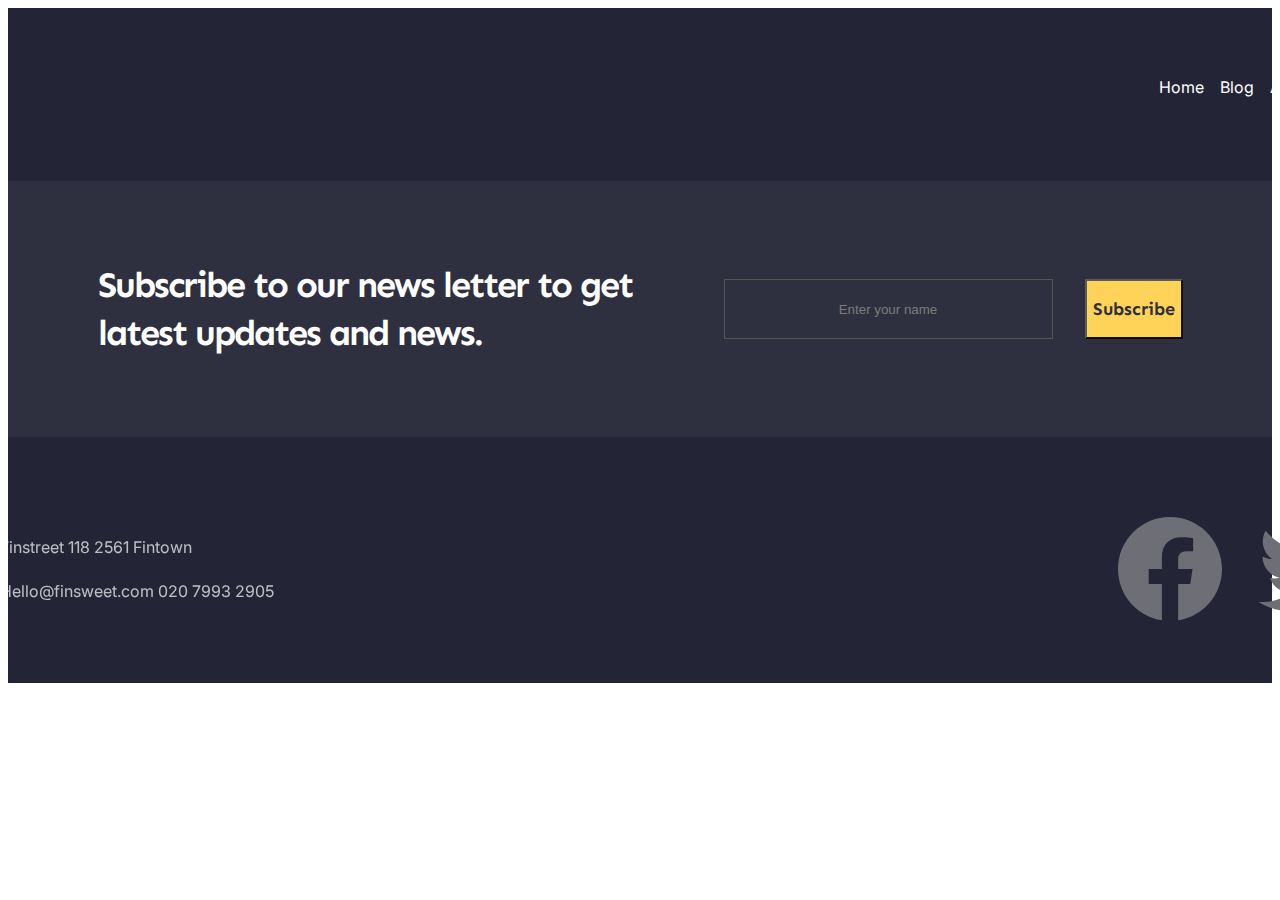
==== index.html @ 53d2eeb2 "ajout du footer" ====
<!DOCTYPE html>
<html lang="en">
<head>
    <meta charset="UTF-8">
    <meta name="viewport" content="width=device-width, initial-scale=1.0">
    <title>Maquette-figma</title>
    <link rel="stylesheet" href="style.css">
</head>
<body>
 
    
    <footer>
        <div class="footer1">
            <img src="img/Logo.svg" alt="logo">
            <div class="nav">
                <a href="#">Home</a>
                <a href="#">Blog</a>
                <a href="#">About us</a>
                <a href="#">Contact us</a>
                <a href="#">Privacy Policy</a>
            </div>
        </div>
        <div class="cta-bg">
            <div class="discraber">
                Subscribe to our news letter to get latest updates and news.  
            </div>
            <div class="newsletter">
                <input type="text" placeholder="Enter your name">
                <button>Subscribe</button>
            </div>
        </div>
        <div class="footer2">
            <div class="txt-footer2">
                <p class="para1" >Finstreet 118 2561 Fintown</p>
                <p class="para2">Hello@finsweet.com  020 7993 2905</p>
            </div>
            <div class="social-media">
                <img src="img/facebook-footer.svg" alt="logo facebook">
                <img src="img/twitter-footer.svg" alt="logo twitter">
                <img src="img/insta-footer.svg" alt="logo instagram">
                <img src="img/linkedin-footer.svg" alt="linkedin">
            </div>
        </div>
        </footer>
</body>
</html>
---- style.css ----
@import url('https://fonts.googleapis.com/css2?family=Inter:wght@400;700&display=swap');

@import url('https://fonts.googleapis.com/css2?family=Sen:wght@400;700&display=swap');


footer {
    display: flex;
flex-direction: column;
height: 35rem;
padding: 3.6875rem 5rem 3.5rem 5rem;
justify-content: center;
align-items: center;
flex-shrink: 0;
background: var(--Black, #232536);
gap: 5rem;
}
.footer1 {
    display: flex;
    gap: 75rem;
}
.footer1 img {
    width: 8.75rem;
height: 1.77213rem;
flex-shrink: 0;
}
.nav {
    display: flex;
    gap: 1rem;
}
.nav a {
    display: flex;
    color: #FFF;

    /* Body 1 */
    font-family: Inter;
    font-size: 1rem;
    font-style: normal;
    font-weight: 400;
    line-height: 1.75rem; /* 175% */
height: 1.72838rem;
flex-direction: column;
justify-content: center;
flex-shrink: 0;
text-decoration: none;
}
.cta-bg {
    position: relative;
    width: 80rem;
    height: 16rem;
    flex-shrink: 0;
    display: flex;
    justify-content: center;
    align-items: center;
    gap: 4rem;
}
.cta-bg::before {
    content: '';
    position: absolute;
    top: 0;
    left: 0;
    width: 100%;
    height: 100%;
    opacity: 0.05;
    background: #FFF;
}

.cta-bg .discraber {
    width: 35.125rem;
    color: #FFFFFF;
    font-family: 'Sen', sans-serif;
    font-size: 2.25rem;
    font-style: normal;
    font-weight: 700;
    line-height: 3rem;
    letter-spacing: -0.125rem;
    opacity: 1;
}
.newsletter {
    display: flex;
    gap: 2rem;
}
.newsletter input{
    width: 20.1875rem;
height: 3.5rem;
flex-shrink: 0;
border: 1px solid var(--Dark-Grey, #4C4C4C);
background: #232536;
text-align: center;
}
button {
background: var(--Yellow, #FFD050);
color: var(--Black, #232536);
font-family: Sen;
font-size: 1.125rem;
font-style: normal;
font-weight: 700;
line-height: 1.5rem; /* 133.333% */
}
.footer2 {
    width: 80rem;
    display: flex;
    justify-content: space-between;
}

.footer2 .txt-footer2 .para1{
    width: 22.5625rem;
    color: var(--Light, #FFF);

/* Body 1 */
font-family: Inter;
font-size: 1rem;
font-style: normal;
font-weight: 400;
line-height: 1.75rem; /* 175% */
opacity: 0.7;
}
.footer2 .txt-footer2 .para2 {
    width: 22.5625rem;
    color: var(--Light, #FFF);

/* Body 1 */
font-family: Inter;
font-size: 1rem;
font-style: normal;
font-weight: 400;
line-height: 1.75rem; /* 175% */
opacity: 0.7;
}
.social-media {
    display: flex;
    gap: 2rem;
}
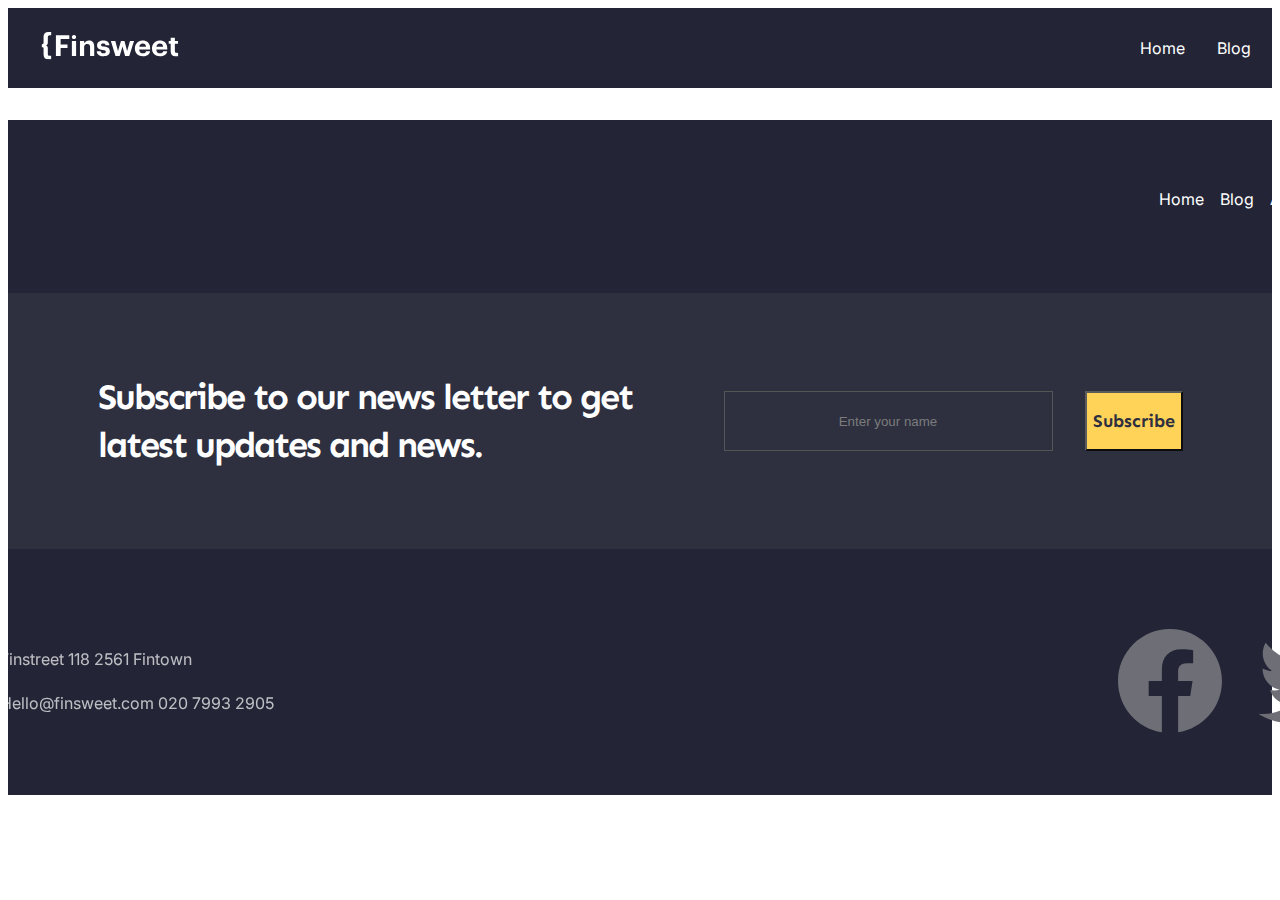
==== commit 36d86f0d: "ajout du header" ====
--- a/index.html
+++ b/index.html
@@ -8,6 +8,16 @@
 </head>
 <body>
  
+    <header class="header">
+        <img src="img/Logo.svg" alt="logo">
+        <nav class="navbar">
+            <a href="#">Home</a>
+            <a href="#">Blog</a>
+            <a href="#">About us</a>
+            <a href="#">Contact us</a> 
+        </nav>
+        <button>Subscribe</button>
+    </header>
     
     <footer>
         <div class="footer1">
--- a/style.css
+++ b/style.css
@@ -2,8 +2,61 @@
 
 @import url('https://fonts.googleapis.com/css2?family=Sen:wght@400;700&display=swap');
 
+/*Header */
+header {
+height: 5rem;
+flex-shrink: 0;
+background: var(--Black, #232536);
+display: flex;
+justify-content: space-between;
 
+}
+header img {
+    width: 8.75rem;
+height: 1.77213rem;
+flex-shrink: 0;
+margin-top: 1.5rem;
+margin-left: 2rem;
+}
+.navbar {
+    display: flex;
+    gap: 2rem;
+    justify-content: center;
+    align-items: center;
+    margin-left: 60rem;
+}
+.navbar a {
+    text-decoration: none;
+    color: var(--Light, #FFF);
+
+/* Body 1 */
+font-family: Inter;
+font-size: 1rem;
+font-style: normal;
+font-weight: 400;
+line-height: 1.75rem; /* 175% */
+}
+
+header button {
+    display: flex;
+align-items: center;
+justify-content: center;
+background: var(--Light, #FFF);
+color: var(--Black, #232536);
+font-family: Sen;
+font-size: 1.125rem;
+font-style: normal;
+font-weight: 700;
+line-height: 1.5rem; /* 133.333% */
+margin-top: 1rem;
+margin-bottom: 1rem;
+margin-right: 4rem;
+width: 11.875rem;
+}
+
+/* Footer */
 footer {
+margin-top: 2rem;
     display: flex;
 flex-direction: column;
 height: 35rem;
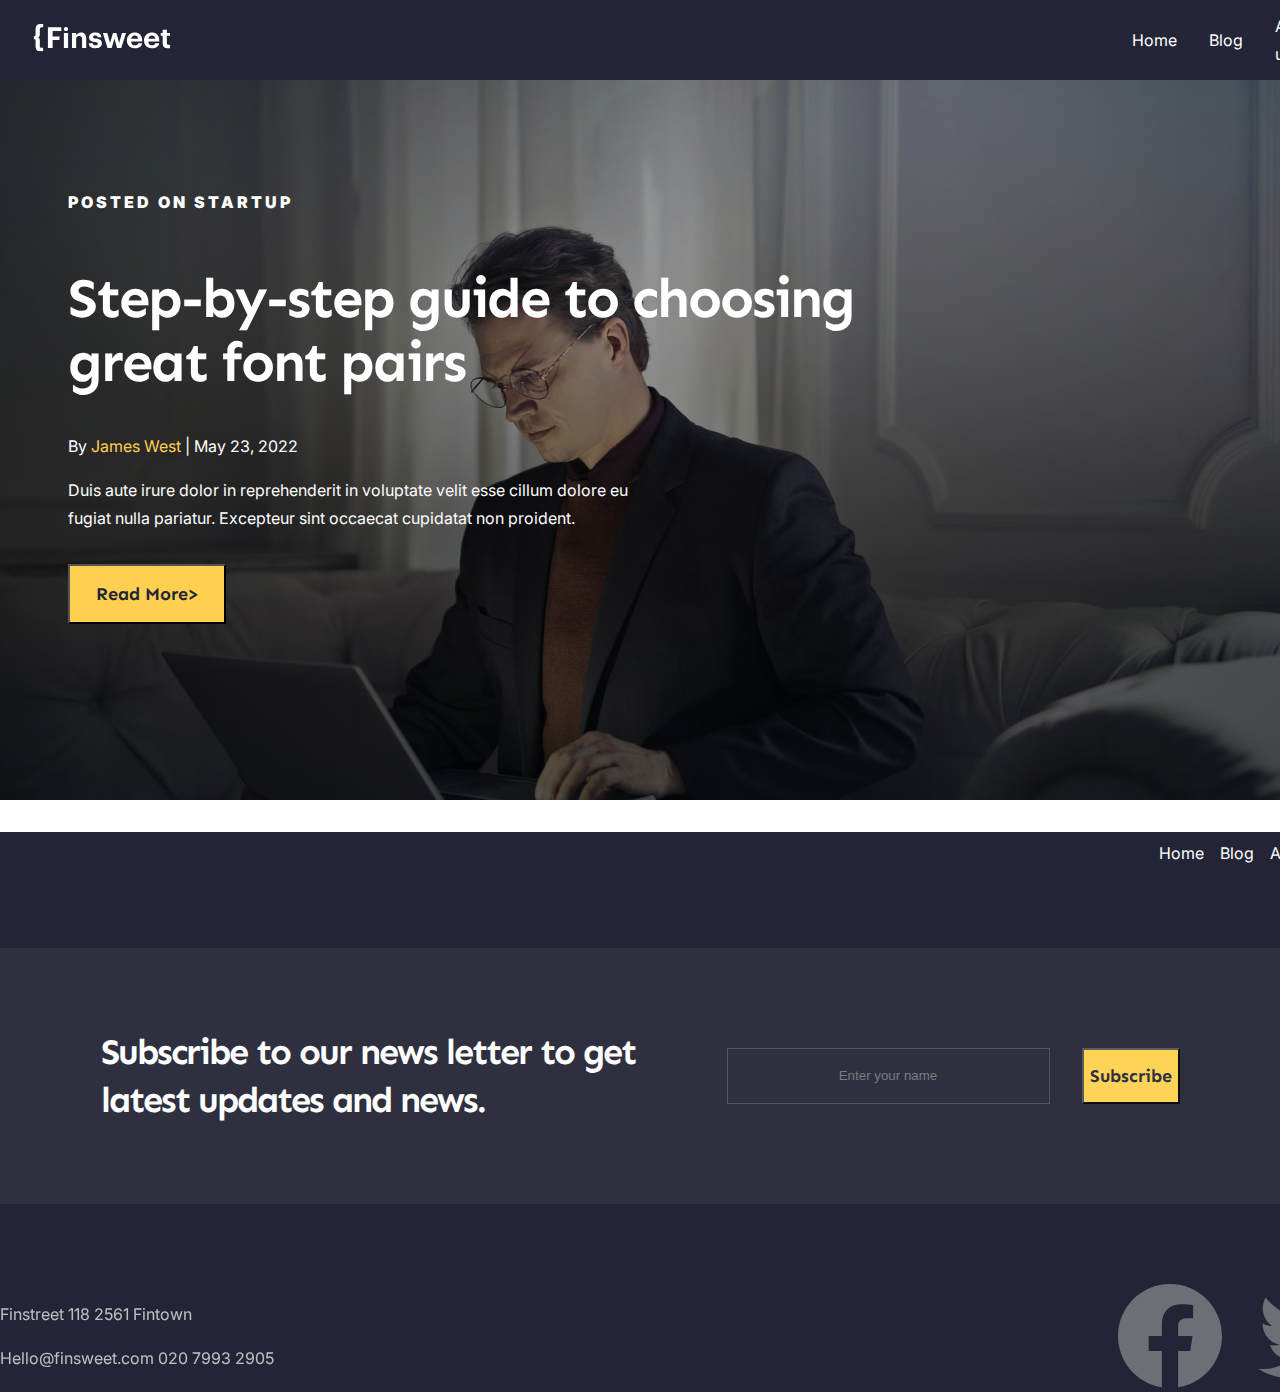
==== commit 07bd1c65: "ajout de la bannière de la page home" ====
--- a/index.html
+++ b/index.html
@@ -18,7 +18,20 @@
         </nav>
         <button>Subscribe</button>
     </header>
-    
+    <section class="banniere">
+     <div class="text-banniere">
+        <p class="posted">Posted on startup</p>
+        <h1 class="title-banniere">Step-by-step guide to choosing great font pairs</h1>
+        <div class="dateAuteur">
+            By <span class="james">James West</span>  |  May 23, 2022 
+        </div>
+        <p class="content">Duis aute irure dolor in reprehenderit in voluptate velit esse cillum dolore eu fugiat nulla pariatur. Excepteur sint occaecat cupidatat non proident.</p>
+        <button>Read More></button>
+     </div>    
+    </section>
+    <section class="allWhite">
+        
+    </section>
     <footer>
         <div class="footer1">
             <img src="img/Logo.svg" alt="logo">
--- a/style.css
+++ b/style.css
@@ -1,6 +1,15 @@
 @import url('https://fonts.googleapis.com/css2?family=Inter:wght@400;700&display=swap');
 
 @import url('https://fonts.googleapis.com/css2?family=Sen:wght@400;700&display=swap');
+
+*, ::before, ::after {
+    box-sizing: border-box;
+}
+
+body {
+    margin: 0;
+    padding: 0;
+}
 
 /*Header */
 header {
@@ -182,4 +191,125 @@
 .social-media {
     display: flex;
     gap: 2rem;
+}
+
+/* Banniere */
+.banniere {
+width: 100%;    
+height: 45rem;
+flex-shrink: 0;
+background: url(img/man-in-black.png), lightgray 0px -165.965px / 100% 146.373% no-repeat;
+background-size: cover;
+background-repeat: no-repeat;
+background-position: center; 
+position: relative;
+}
+.banniere::before {
+    content: '';
+    display: block;
+    position: absolute;
+    top: 0;
+    right: 0;
+    bottom: 0;
+    left: 0;
+    background: radial-gradient(80.99% 71.93% at 74.58% 0%, rgba(0, 0, 0, 0.00) 0%, rgba(0, 0, 0, 0.60) 100%);
+  }
+
+.text-banniere {
+    display: flex;
+    flex-direction: column;
+    width: 51.3125rem;
+    height: 26.5rem;
+    flex-shrink: 0;
+    position: relative;
+    top: 7.25rem;
+    left: 4.25rem;
+    right: 34.44rem;
+    bottom: 11.25rem;
+    justify-content: center;
+    align-items: start;
+}
+.posted {
+    color: var(--Light, #FFF);
+font-family: Inter;
+font-size: 1rem;
+font-style: normal;
+font-weight: 500;
+line-height: 1.25rem; /* 125% */
+letter-spacing: 0.1875rem;
+text-transform: uppercase;
+color: var(--Light, #FFF);
+font-family: Inter;
+font-size: 1rem;
+font-style: normal;
+font-weight: 900;
+line-height: 1.25rem;
+letter-spacing: 0.1875rem;
+text-transform: uppercase;
+}
+.title-banniere {
+    width: 50.1875rem;
+    color: var(--Light, #FFF);
+
+/* Display */
+font-family: Sen;
+font-size: 3.5rem;
+font-style: normal;
+font-weight: 700;
+line-height: 4rem; /* 114.286% */
+letter-spacing: -0.125rem;
+}
+.dateAuteur {
+    color: var(--Light, #FFF);
+
+/* Body 1 */
+font-family: Inter;
+font-size: 1rem;
+font-style: normal;
+font-weight: 400;
+line-height: 1.75rem; /* 175% */
+}
+.james {
+    color: var(--Yellow, #FFD050);
+
+/* Body 1 */
+font-family: Inter;
+font-size: 1rem;
+font-style: normal;
+font-weight: 400;
+line-height: 1.75rem;
+}
+.content {
+    color: var(--Light, #FFF);
+
+/* Body 1 */
+font-family: Inter;
+font-size: 1rem;
+font-style: normal;
+font-weight: 400;
+line-height: 1.75rem; /* 175% */
+width: 37.4375rem;
+}
+.text-banniere button {
+    display: flex;
+align-items: center;
+justify-content: center;
+background: var(--Yellow, #FFD050);
+color: var(--Black, #232536);
+font-family: Sen;
+font-size: 1.125rem;
+font-style: normal;
+font-weight: 700;
+line-height: 1.5rem; /* 133.333% */
+margin-top: 1rem;
+margin-bottom: 1rem;
+margin-right: 4rem;
+width: 9.875rem;
+padding-top: 1rem;
+padding-bottom: 1rem;
+}
+
+/* Section featured Post*/
+.allWhite {
+    background: var(--Light, #FFF);
 }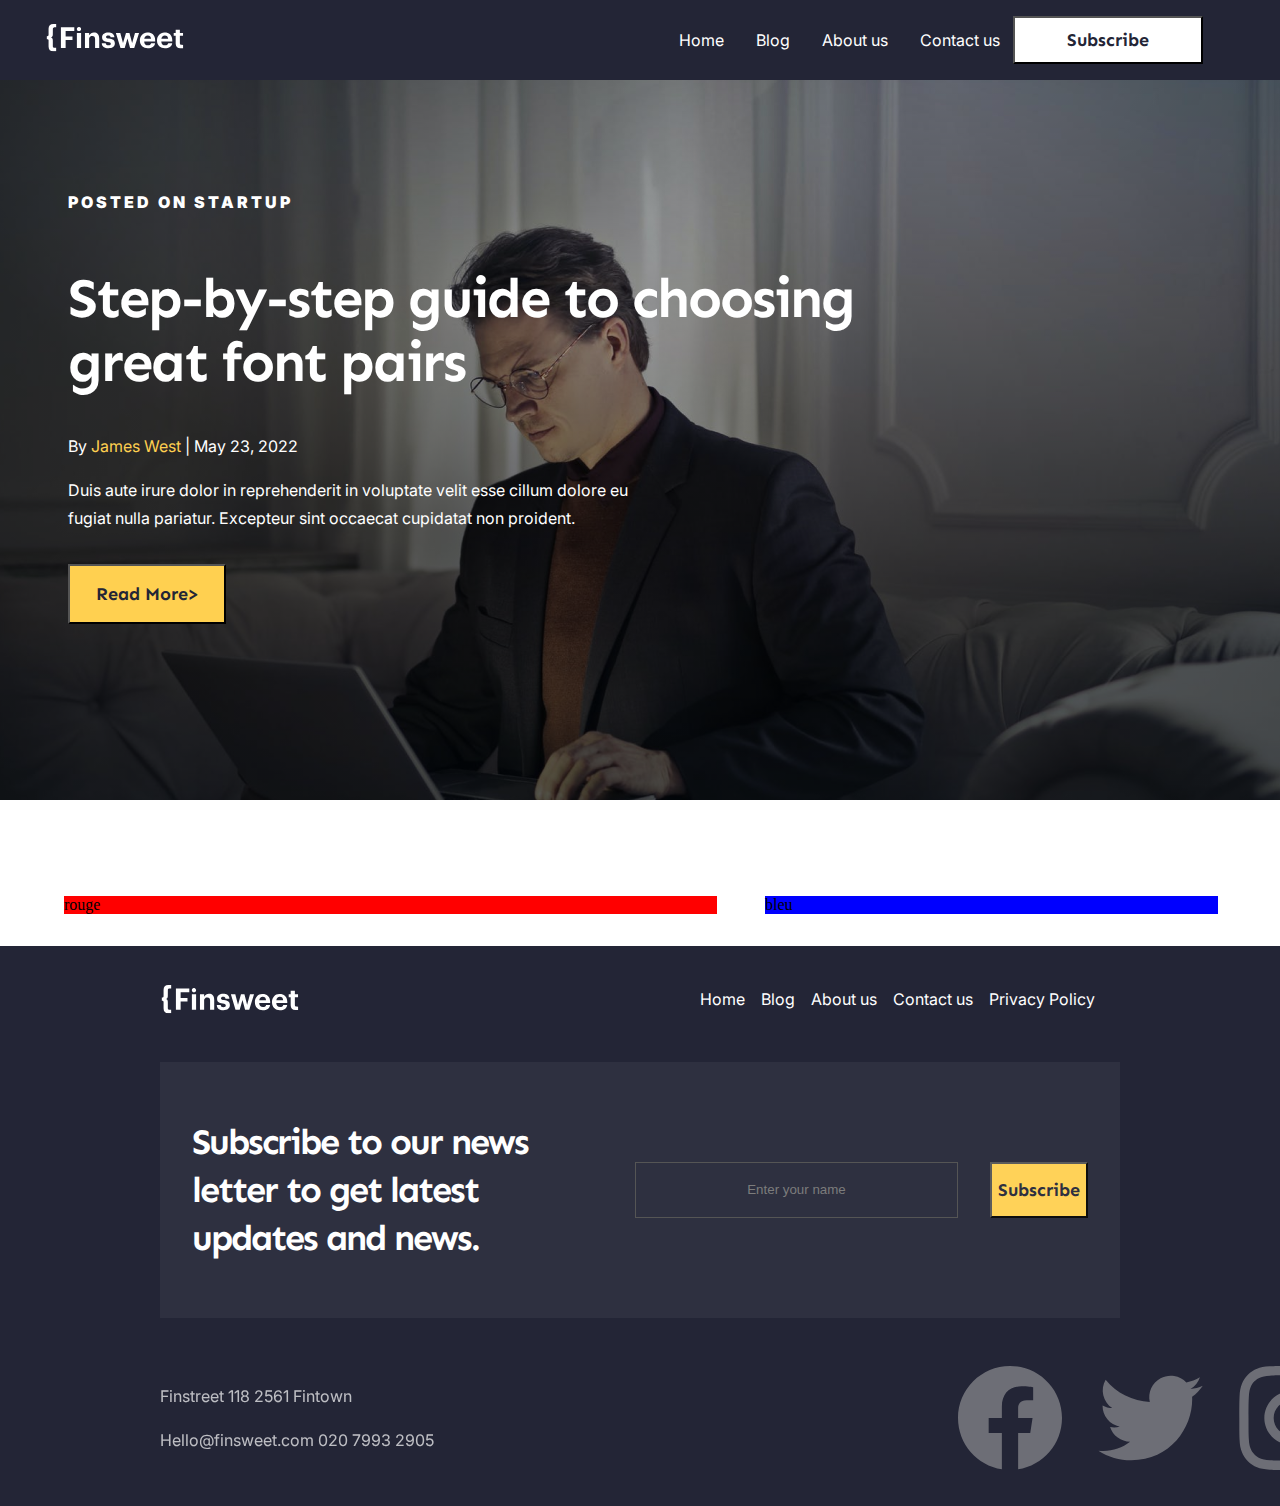
==== commit fb554e7c: "ajuster le header et le footer" ====
--- a/index.html
+++ b/index.html
@@ -30,7 +30,11 @@
      </div>    
     </section>
     <section class="allWhite">
+       <div class="featuredPost">
+        <div class="rouge">rouge</div>
+        <div class="blue">bleu</div>
         
+       </div> 
     </section>
     <footer>
         <div class="footer1">
--- a/style.css
+++ b/style.css
@@ -17,7 +17,7 @@
 flex-shrink: 0;
 background: var(--Black, #232536);
 display: flex;
-justify-content: space-between;
+justify-content: space-evenly;
 
 }
 header img {
@@ -32,7 +32,7 @@
     gap: 2rem;
     justify-content: center;
     align-items: center;
-    margin-left: 60rem;
+    margin-left: 30rem;
 }
 .navbar a {
     text-decoration: none;
@@ -74,11 +74,12 @@
 align-items: center;
 flex-shrink: 0;
 background: var(--Black, #232536);
-gap: 5rem;
+gap: 3rem;
 }
 .footer1 {
     display: flex;
-    gap: 75rem;
+    gap: 25rem;
+    width: 60rem;
 }
 .footer1 img {
     width: 8.75rem;
@@ -107,13 +108,14 @@
 }
 .cta-bg {
     position: relative;
-    width: 80rem;
+    width: 60rem;
     height: 16rem;
     flex-shrink: 0;
     display: flex;
     justify-content: center;
     align-items: center;
     gap: 4rem;
+    padding: 2rem;
 }
 .cta-bg::before {
     content: '';
@@ -159,7 +161,7 @@
 line-height: 1.5rem; /* 133.333% */
 }
 .footer2 {
-    width: 80rem;
+    width: 60rem;
     display: flex;
     justify-content: space-between;
 }
@@ -312,4 +314,19 @@
 /* Section featured Post*/
 .allWhite {
     background: var(--Light, #FFF);
+}
+
+.featuredPost {
+    display: grid;
+    grid-template-columns: 40.8125rem 28.3125rem;
+    gap: 3rem;
+    width: 90%;
+    margin: 0 auto;
+    margin-top: 6rem;
+}
+.rouge {
+    background: red;
+}
+.blue {
+    background: blue;
 }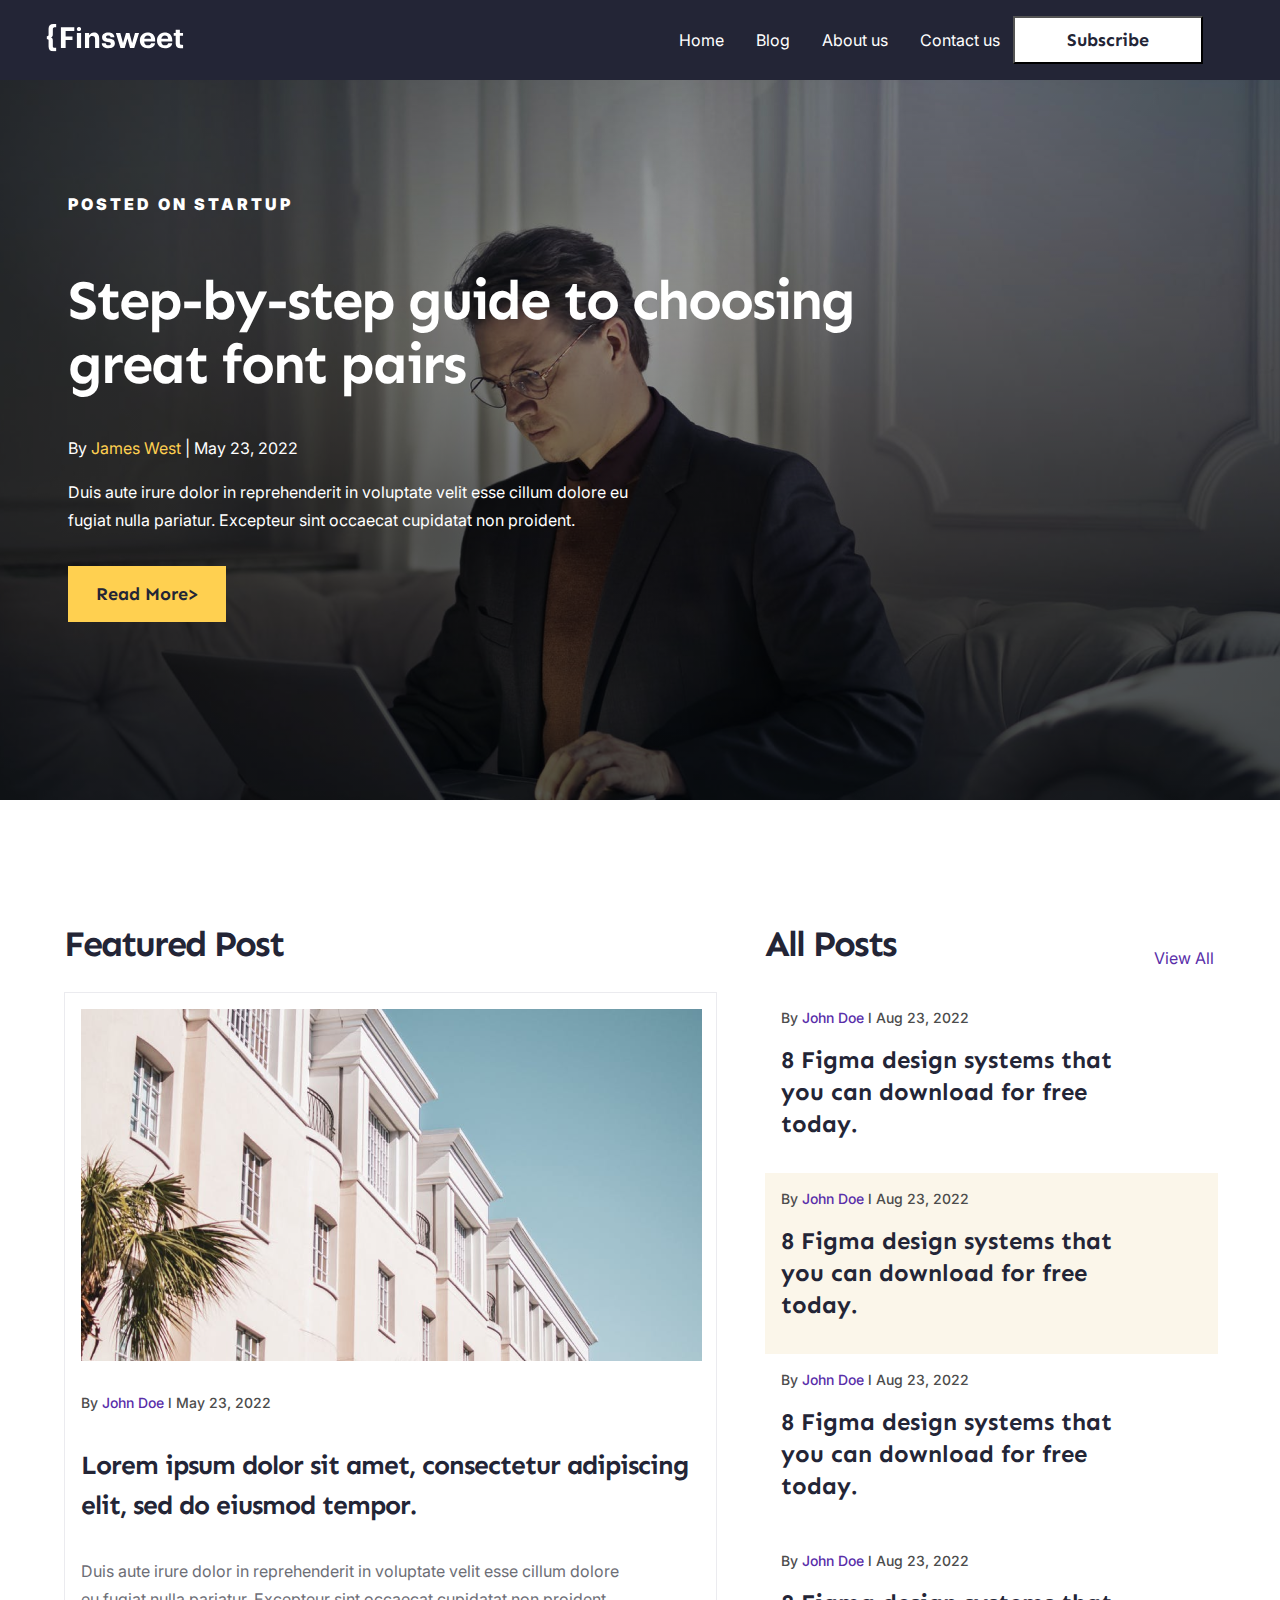
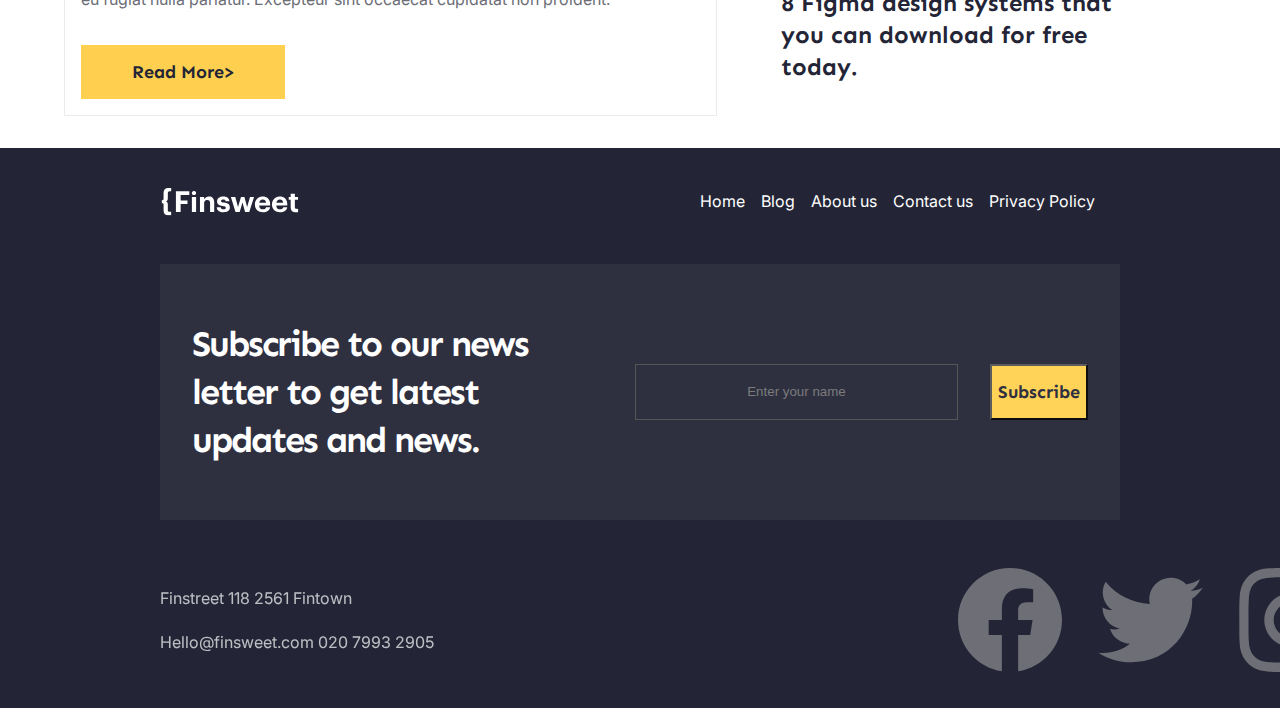
==== commit 29048f1a: "ajout de la section featuredPost" ====
--- a/index.html
+++ b/index.html
@@ -26,16 +26,50 @@
             By <span class="james">James West</span>  |  May 23, 2022 
         </div>
         <p class="content">Duis aute irure dolor in reprehenderit in voluptate velit esse cillum dolore eu fugiat nulla pariatur. Excepteur sint occaecat cupidatat non proident.</p>
-        <button>Read More></button>
+        <button class="bouton-banniere">Read More></button>
      </div>    
     </section>
     <section class="allWhite">
        <div class="featuredPost">
-        <div class="rouge">rouge</div>
-        <div class="blue">bleu</div>
-        
+        <div class="post">
+            <h1 class="title-post">Featured Post</h1>
+            <div class="bordure-post">
+              <div class="image-post"></div>  
+              <div class="date-auteur-post">By <span class="john">John Doe</span>   l   May 23, 2022</div>
+              <div class="title-post-2">
+                Lorem ipsum dolor sit amet, consectetur adipiscing elit, sed do eiusmod tempor.
+              </div>
+              <div class="content-post">
+                Duis aute irure dolor in reprehenderit in voluptate velit esse cillum dolore eu fugiat nulla pariatur. Excepteur sint occaecat cupidatat non proident.
+              </div>
+              <button class="bouton-post">Read More></button>
+            </div>
+        </div>
+        <div class="allPost">
+            <h1 class="title-allPost">All Posts</h1>
+            <div class="bloc1">
+                <div class="date-auteur-post">By <span class="john">John Doe</span>   l   Aug 23, 2022</div> 
+                <h1 class="title-allPost2">8 Figma design systems that you can download for free today.</h1>
+            </div>
+            <div class="bloc1 bloc-bg">
+                <div class="date-auteur-post">By <span class="john">John Doe</span>   l   Aug 23, 2022</div> 
+                <h1 class="title-allPost2">8 Figma design systems that you can download for free today.</h1>
+            </div>
+            <div class="bloc1">
+                <div class="date-auteur-post">By <span class="john">John Doe</span>   l   Aug 23, 2022</div> 
+                <h1 class="title-allPost2">8 Figma design systems that you can download for free today.</h1>
+            </div>
+            <div class="bloc1">
+                <div class="date-auteur-post">By <span class="john">John Doe</span>   l   Aug 23, 2022</div> 
+                <h1 class="title-allPost2">8 Figma design systems that you can download for free today.</h1>
+            </div>
+        </div>
+        <div class="view">View All</div>
+    
        </div> 
     </section>
+
+
     <footer>
         <div class="footer1">
             <img src="img/Logo.svg" alt="logo">
--- a/style.css
+++ b/style.css
@@ -310,6 +310,11 @@
 padding-top: 1rem;
 padding-bottom: 1rem;
 }
+.bouton-banniere {
+    width: 12.76rem;
+    height: 3.5rem;
+    border: #FFD050 solid 1px;
+}
 
 /* Section featured Post*/
 .allWhite {
@@ -318,15 +323,140 @@
 
 .featuredPost {
     display: grid;
-    grid-template-columns: 40.8125rem 28.3125rem;
+    grid-template-columns: 40.8125rem 28.3125rem 3.75rem;
     gap: 3rem;
     width: 90%;
     margin: 0 auto;
     margin-top: 6rem;
 }
-.rouge {
-    background: red;
-}
-.blue {
-    background: blue;
-}+.post {
+    display: flex;
+    flex-direction: column;
+}
+.title-post {
+    color: var(--Black, #232536);
+
+/* Heading H2 */
+font-family: Sen;
+font-size: 2.25rem;
+font-style: normal;
+font-weight: 700;
+line-height: 3rem; /* 133.333% */
+letter-spacing: -0.125rem;
+}
+.bordure-post {
+    width: 40.8125rem;
+height: 45.25rem;
+flex-shrink: 0;
+padding: 1rem;
+display: flex;
+flex-direction: column;
+gap: 2rem;
+border: 1px solid var(--Medium-grey, #ebebef);
+}
+
+.image-post {
+    width: 38.8125rem;
+height: 22rem;
+flex-shrink: 0;
+background: url(img/paysage.png), lightgray 50% / cover no-repeat;
+}
+.date-auteur-post {
+    color: var(--Dark-Grey, #4C4C4C);
+
+/* Label 01 */
+font-family: Inter;
+font-size: 0.875rem;
+font-style: normal;
+font-weight: 500;
+line-height: 1.25rem; /* 142.857% */
+}
+.date-auteur-post .john {
+    color: var(--Purple, #592EA9);
+
+/* Label 01 */
+font-family: Inter;
+font-size: 0.875rem;
+font-style: normal;
+font-weight: 500;
+line-height: 1.25rem;
+}
+
+.title-post-2 {
+    color: var(--Black, #232536);
+
+/* Heading H3 */
+font-family: Sen;
+font-size: 1.65rem;
+font-style: normal;
+font-weight: 700;
+line-height: 2.5rem; /* 142.857% */
+letter-spacing: -0.0625rem;
+width: 39.8125rem;
+}
+.content-post {
+    color: var(--Medium-grey, #6D6E76);
+
+/* Body 1 */
+font-family: Inter;
+font-size: 1rem;
+font-style: normal;
+font-weight: 400;
+line-height: 1.75rem; /* 175% */
+width: 34.4375rem;
+}
+.bouton-post {
+    width: 12.76rem;
+    height: 3.5rem;
+    border: #FFD050 solid 1px;
+    padding: 0.5rem;
+}
+
+
+.title-allPost {
+    color: var(--Black, #232536);
+
+/* Heading H2 */
+font-family: Sen;
+font-size: 2.25rem;
+font-style: normal;
+font-weight: 700;
+line-height: 3rem; /* 133.333% */
+letter-spacing: -0.125rem;
+display: flex;
+flex-direction: column;
+}
+.bloc1 {
+    width: 28.3125rem;
+height: 11.3125rem;
+flex-shrink: 0;
+padding: 1rem;
+}
+.title-allPost2 {
+    width: 23.0625rem;
+    color: var(--Black, #232536);
+
+/* Heading H4 */
+font-family: Sen;
+font-size: 1.5rem;
+font-style: normal;
+font-weight: 700;
+line-height: 2rem; /* 133.333% */
+}
+.bloc-bg {
+    background: var(--Light-yellow, #FBF6EA);
+}
+.view {
+    color: var(--Purple, #592EA9);
+
+/* Body 1 */
+font-family: Inter;
+font-size: 1rem;
+font-style: normal;
+font-weight: 400;
+line-height: 1.75rem; /* 175% */
+position: relative;
+right: 7rem;
+top: 3rem;
+}
+
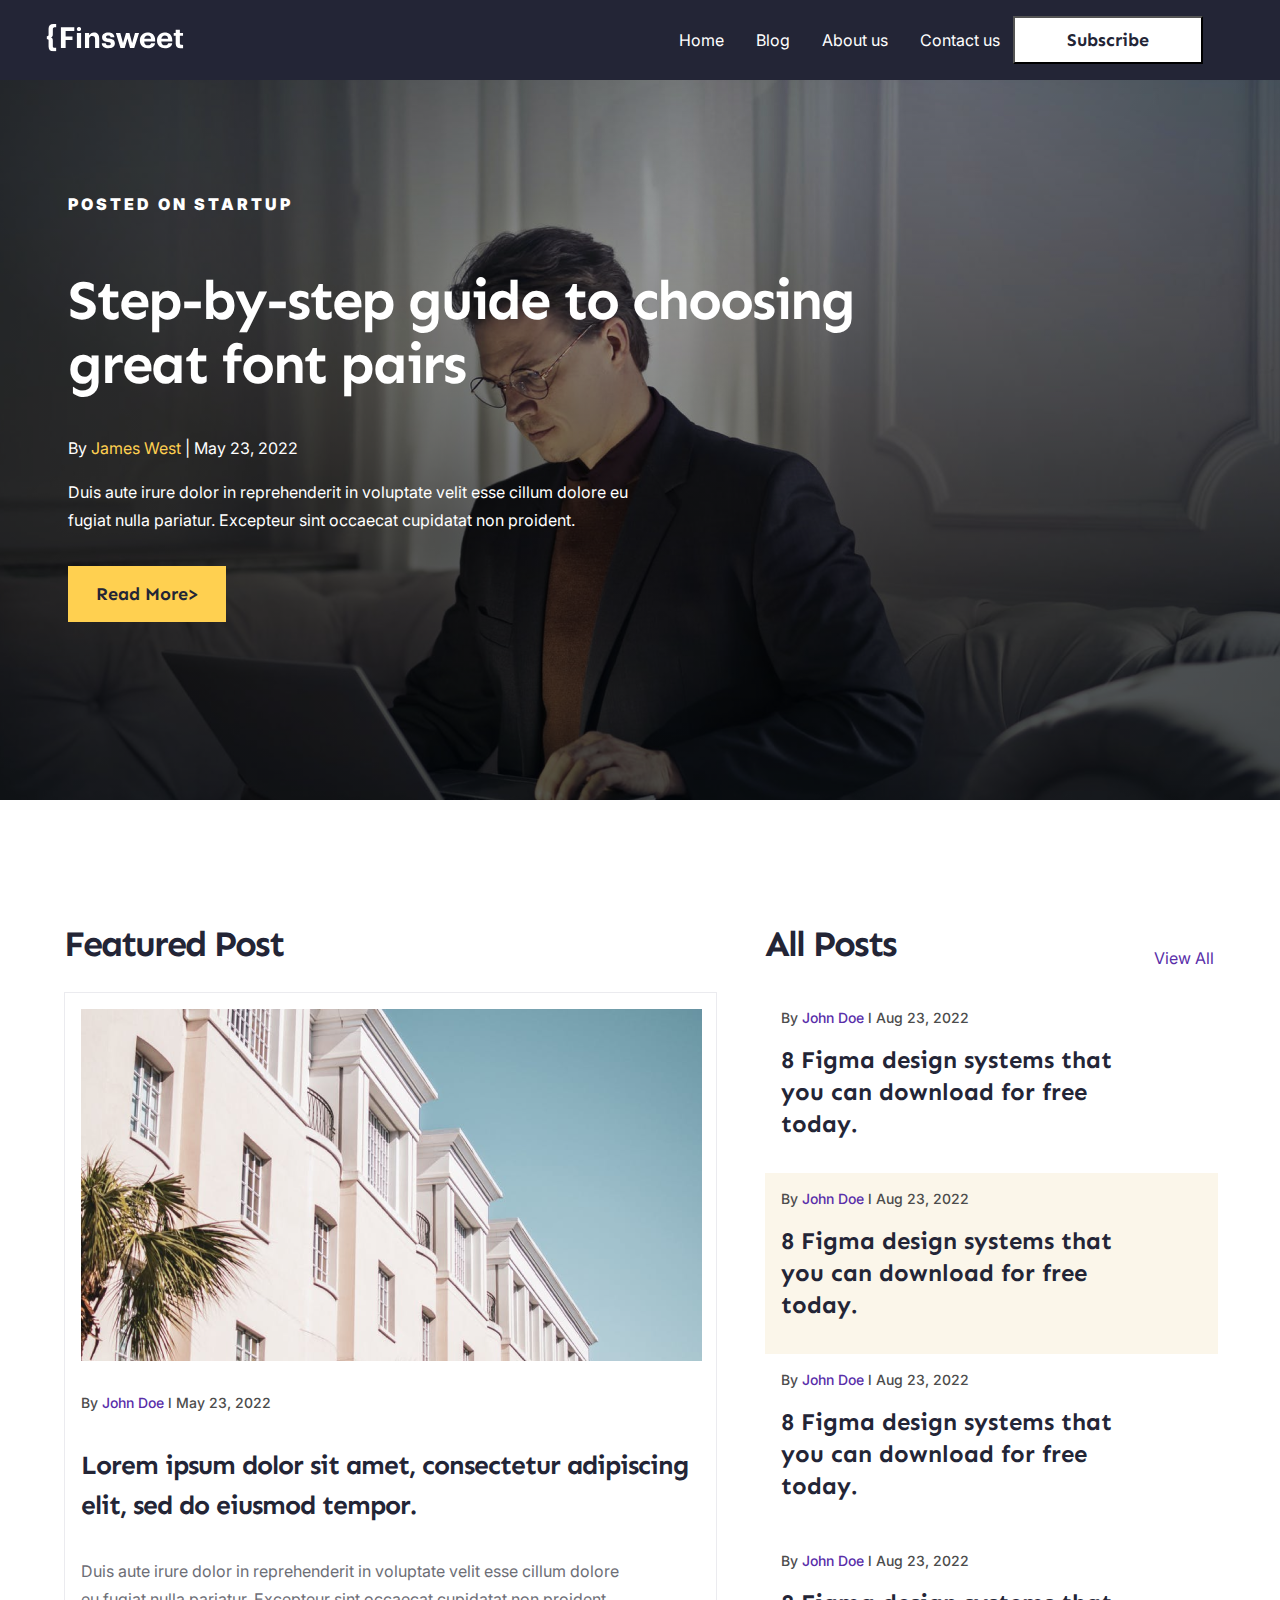
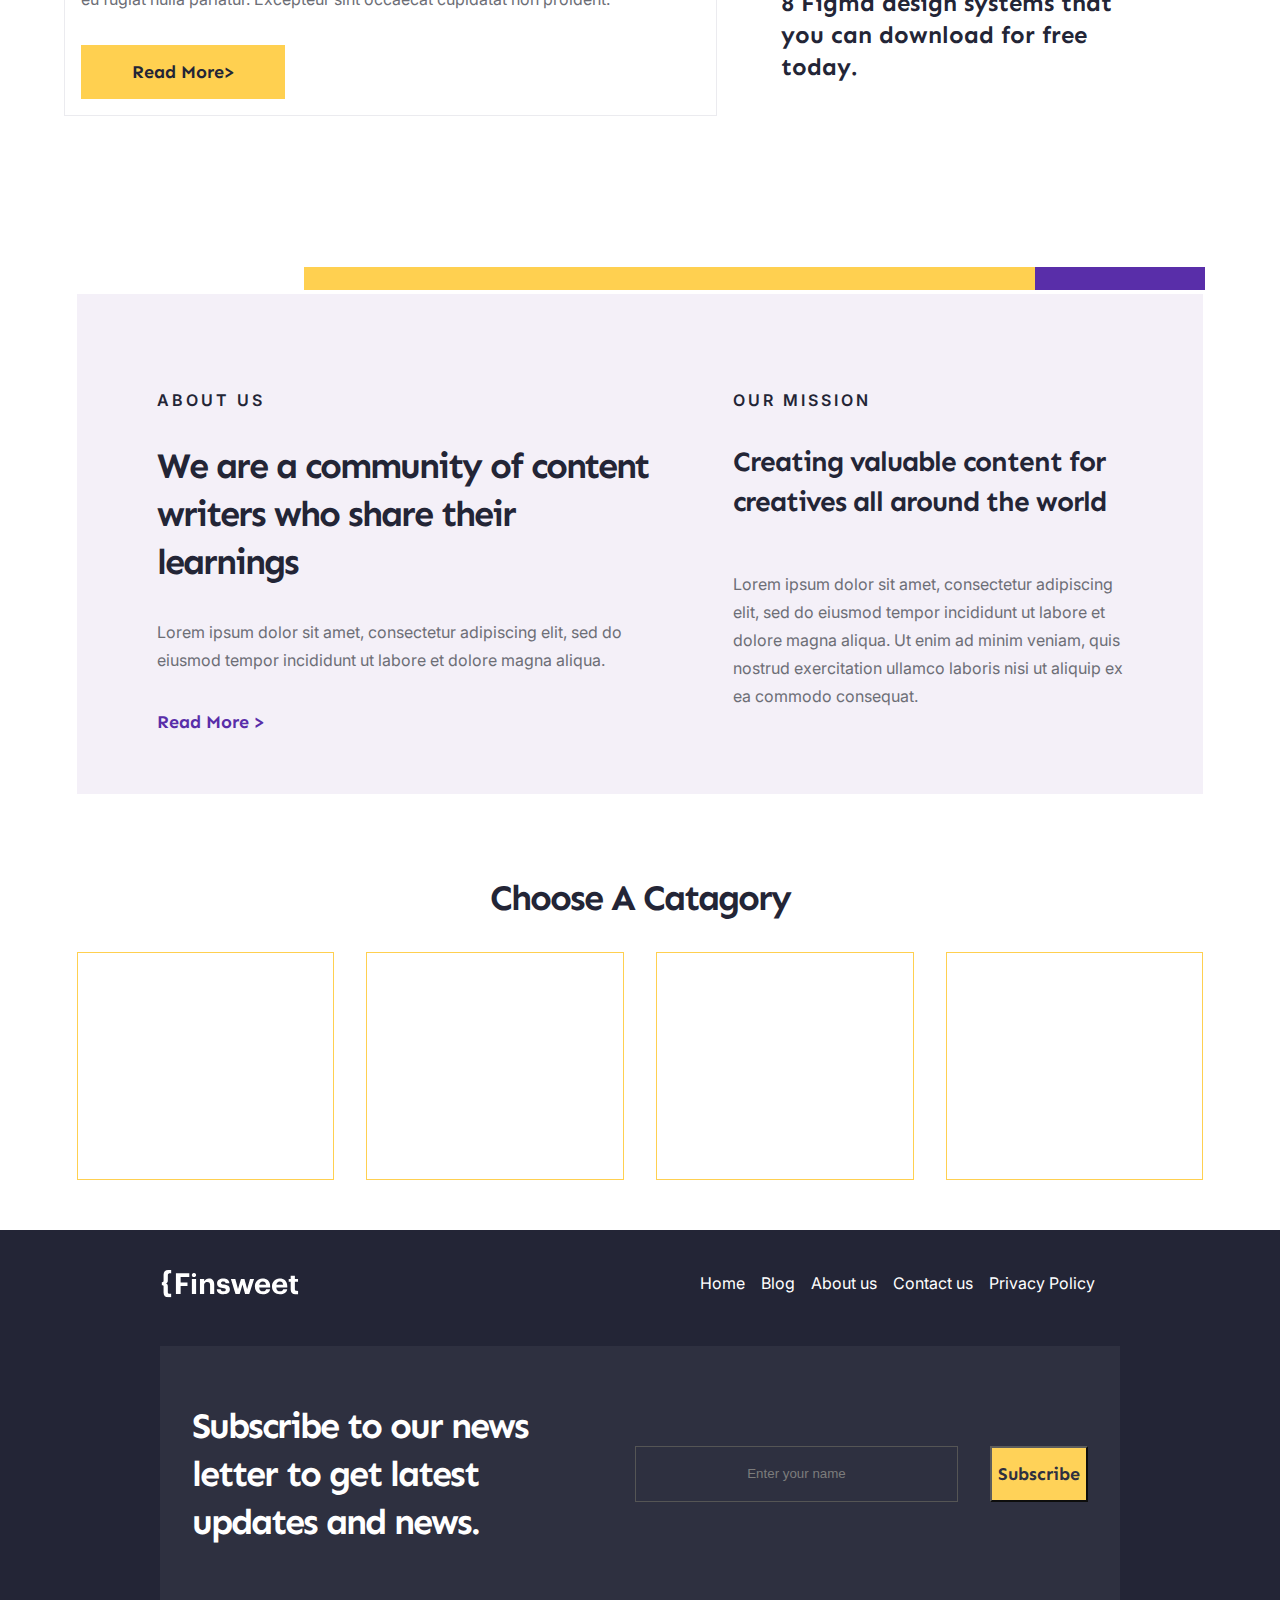
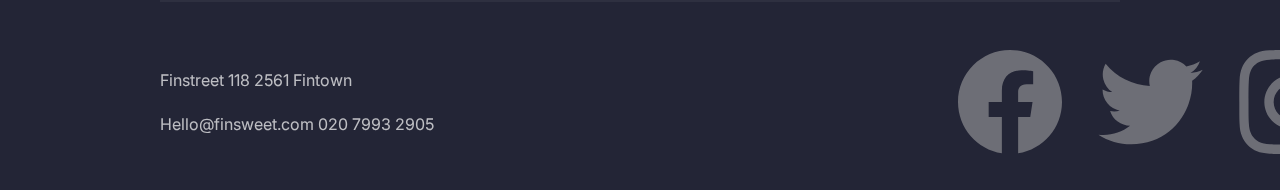
==== commit eee2f140: "ajout de la section catégorie" ====
--- a/index.html
+++ b/index.html
@@ -68,7 +68,36 @@
     
        </div> 
     </section>
-
+    <section class="aboutUs">
+        <div class="deuxLignes">
+            <div class="shapeJaune"></div>
+        <div class="shapeMauve"></div>
+        </div>
+        <div class="blockAboutUs">
+           <div class="bloc_1">
+            <div class="bloc1-title">About us</div>
+            <div class="bloc1-title2">We are a community of content writers who share their learnings</div>
+            <div class="contentAboutUs">
+                Lorem ipsum dolor sit amet, consectetur adipiscing elit, sed do eiusmod tempor incididunt ut labore et dolore magna aliqua.
+            </div>
+            <a href="#" class="blocLink">Read More ></a>
+           </div> 
+           <div class="bloc_2">
+            <div class="bloc2-title">Our mission</div>
+            <div class="bloc2-title2">Creating valuable content for creatives all around the world</div>
+            <p class="contentBloc2">Lorem ipsum dolor sit amet, consectetur adipiscing elit, sed do eiusmod tempor incididunt ut labore et dolore magna aliqua. Ut enim ad minim veniam, quis nostrud exercitation ullamco laboris nisi ut aliquip ex ea commodo consequat.</p>
+           </div>
+        </div>
+    </section>
+    <section class="categoryHome">
+    <h2>Choose A Catagory</h2>
+    <div class="grid-category">
+        <div class="grid grid1"></div>
+        <div class="grid grid2"></div>
+        <div class="grid grid3"></div>
+        <div class="grid grid4"></div>
+    </div>
+    </section>
 
     <footer>
         <div class="footer1">
--- a/style.css
+++ b/style.css
@@ -459,4 +459,157 @@
 right: 7rem;
 top: 3rem;
 }
-
+.aboutUs {
+    margin-top: 9.44rem;
+}
+.deuxLignes {
+    display: inline-flex;
+    margin-left: 19rem;
+}
+.shapeJaune{
+    width: 45.6875rem;
+height: 1.4375rem;
+flex-shrink: 0;
+border: #FFD050 solid 1px;
+background: #FFD050;
+}
+.shapeMauve {
+    width: 10.625rem;
+height: 1.4375rem;
+flex-shrink: 0;
+border: #592EA9 solid 1px;
+background: #592EA9;
+}
+.blockAboutUs {
+    
+height: 31.25rem;
+flex-shrink: 0;
+background: var(--Lavender, #F4F0F8);
+width: 88%;
+margin: 0 auto;
+padding: 6rem 6.75rem 6rem 5rem;
+display: flex;
+gap: 3.81rem;
+}
+.bloc_1, .bloc_2 {
+    display: flex;
+    flex-direction: column;
+    gap: 2rem;
+}
+
+.bloc_1 .bloc1-title {
+    color: var(--Black, #232536);
+
+/* Cap 1 */
+font-family: Inter;
+font-size: 1rem;
+font-style: normal;
+font-weight: 600;
+line-height: 1.25rem; /* 125% */
+letter-spacing: 0.1875rem;
+text-transform: uppercase;
+}
+.bloc_1 .bloc1-title2 {
+    width: 30.875rem;
+    color: var(--Black, #232536);
+
+/* Heading H2 */
+font-family: Sen;
+font-size: 2.25rem;
+font-style: normal;
+font-weight: 700;
+line-height: 3rem; /* 133.333% */
+letter-spacing: -0.125rem;
+}
+.bloc_1 .contentAboutUs {
+    width: 32.1875rem;
+height: 3.5rem;
+flex-shrink: 0;
+color: var(--Medium-grey, #6D6E76);
+
+/* Body 1 */
+font-family: Inter;
+font-size: 1rem;
+font-style: normal;
+font-weight: 400;
+line-height: 1.75rem; /* 175% */
+}
+.bloc_1 a {
+    width: 7.75rem;
+    color: var(--Purple, #592EA9);
+font-family: Sen;
+font-size: 1.125rem;
+font-style: normal;
+font-weight: 700;
+line-height: 2rem; /* 177.778% */
+text-decoration: none;
+} 
+.bloc2-title {
+    color: var(--Black, #232536);
+
+/* Cap 1 */
+font-family: Inter;
+font-size: 1rem;
+font-style: normal;
+font-weight: 600;
+line-height: 1.25rem; /* 125% */
+letter-spacing: 0.1875rem;
+text-transform: uppercase;
+}
+.bloc2-title2 {
+    width: 30.0625rem;
+    color: var(--Black, #232536);
+
+/* Heading H3 */
+font-family: Sen;
+font-size: 1.75rem;
+font-style: normal;
+font-weight: 700;
+line-height: 2.5rem; /* 142.857% */
+letter-spacing: -0.0625rem;
+}
+.contentBloc2 {
+    width: 25.25rem;
+height: 6.79588rem;
+flex-shrink: 0;
+color: var(--Medium-grey, #6D6E76);
+
+/* Body 1 */
+font-family: Inter;
+font-size: 1rem;
+font-style: normal;
+font-weight: 400;
+line-height: 1.75rem; /* 175% */
+}
+.categoryHome {
+    width: 88%;
+    margin: 0 auto;
+height: 20.25rem;
+flex-shrink: 0;
+
+margin-top: 5rem;
+}
+.categoryHome h2 {
+    color: var(--Black, #232536);
+
+/* Heading H2 */
+font-family: Sen;
+font-size: 2.25rem;
+font-style: normal;
+font-weight: 700;
+line-height: 3rem; /* 133.333% */
+letter-spacing: -0.125rem;
+text-align: center;
+}
+.grid-category {
+    display: grid;
+    grid-template-columns: 16.1rem 16.1rem 16.1rem 16.1rem;
+    gap: 2rem;
+    justify-content: center;
+}
+.grid {
+    border: #FFD050 solid 1px;
+    width: 16.1rem;
+height: 14.25rem;
+flex-shrink: 0;
+}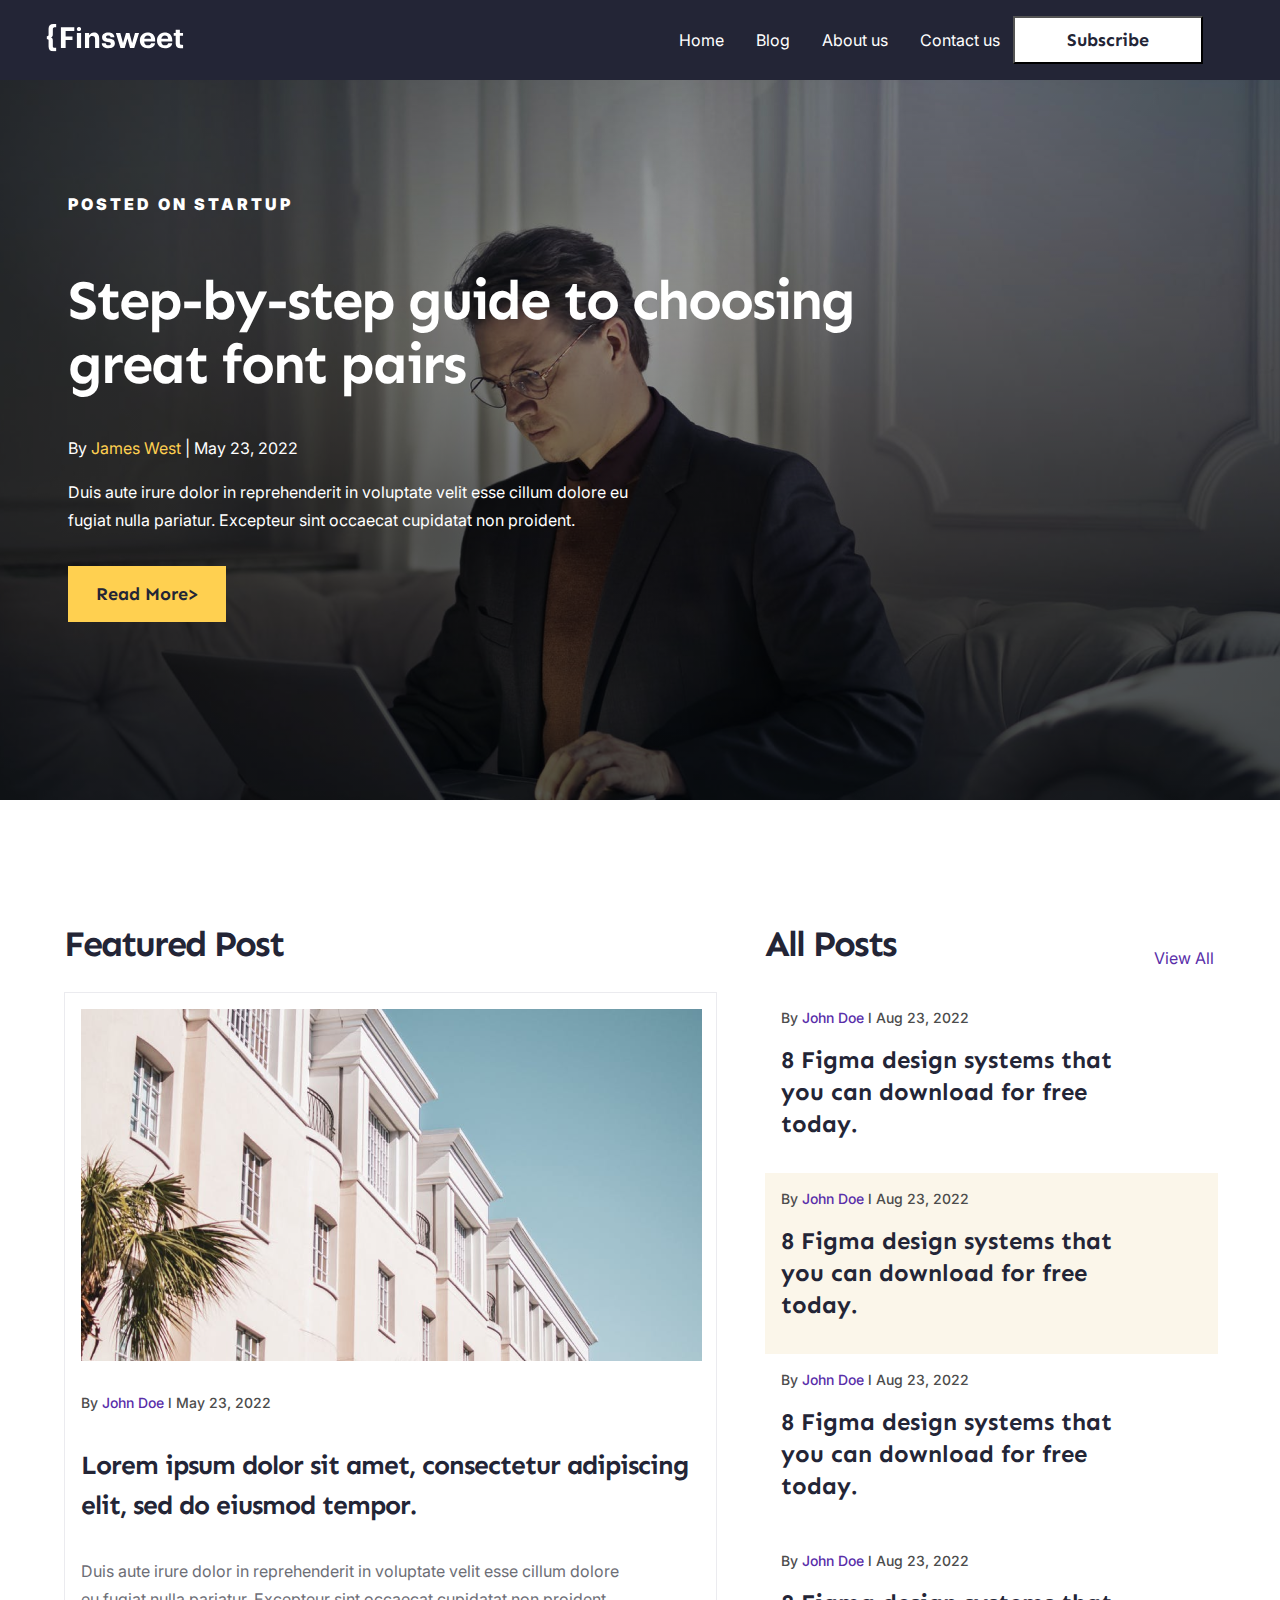
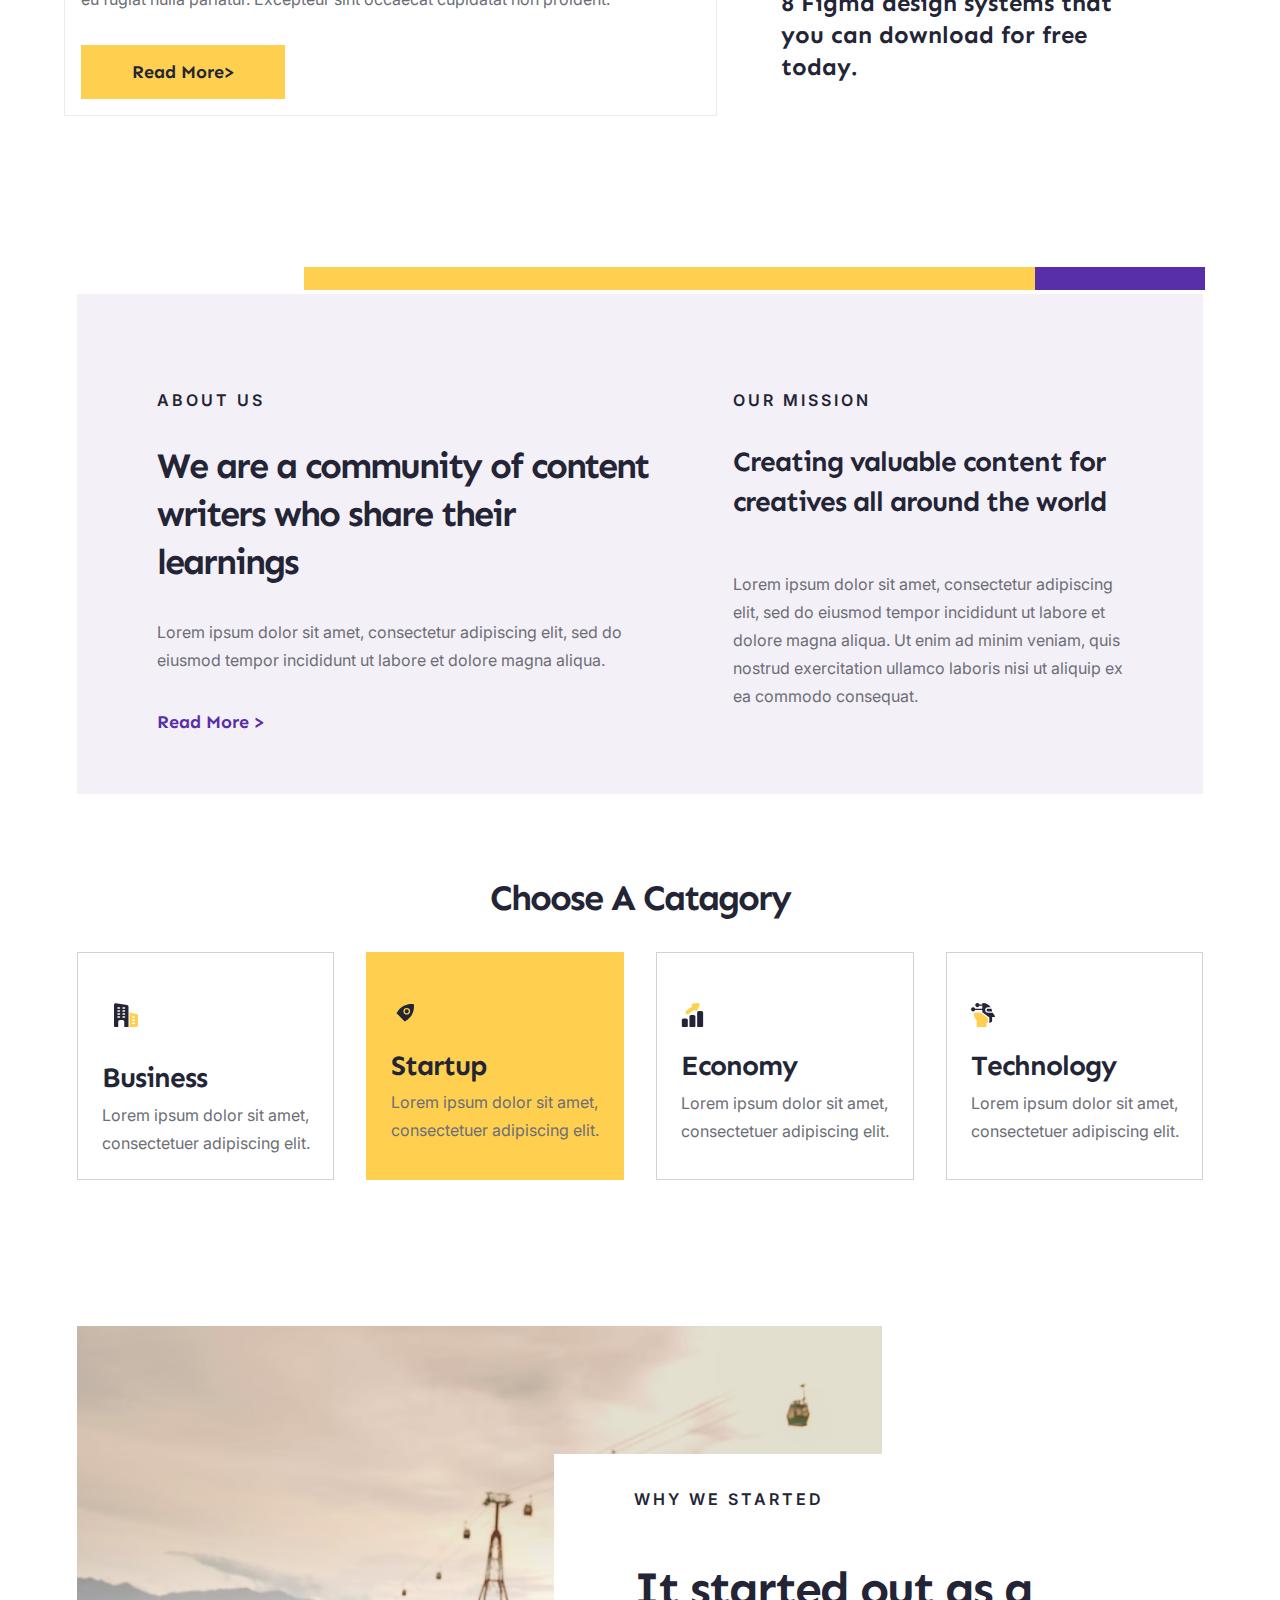
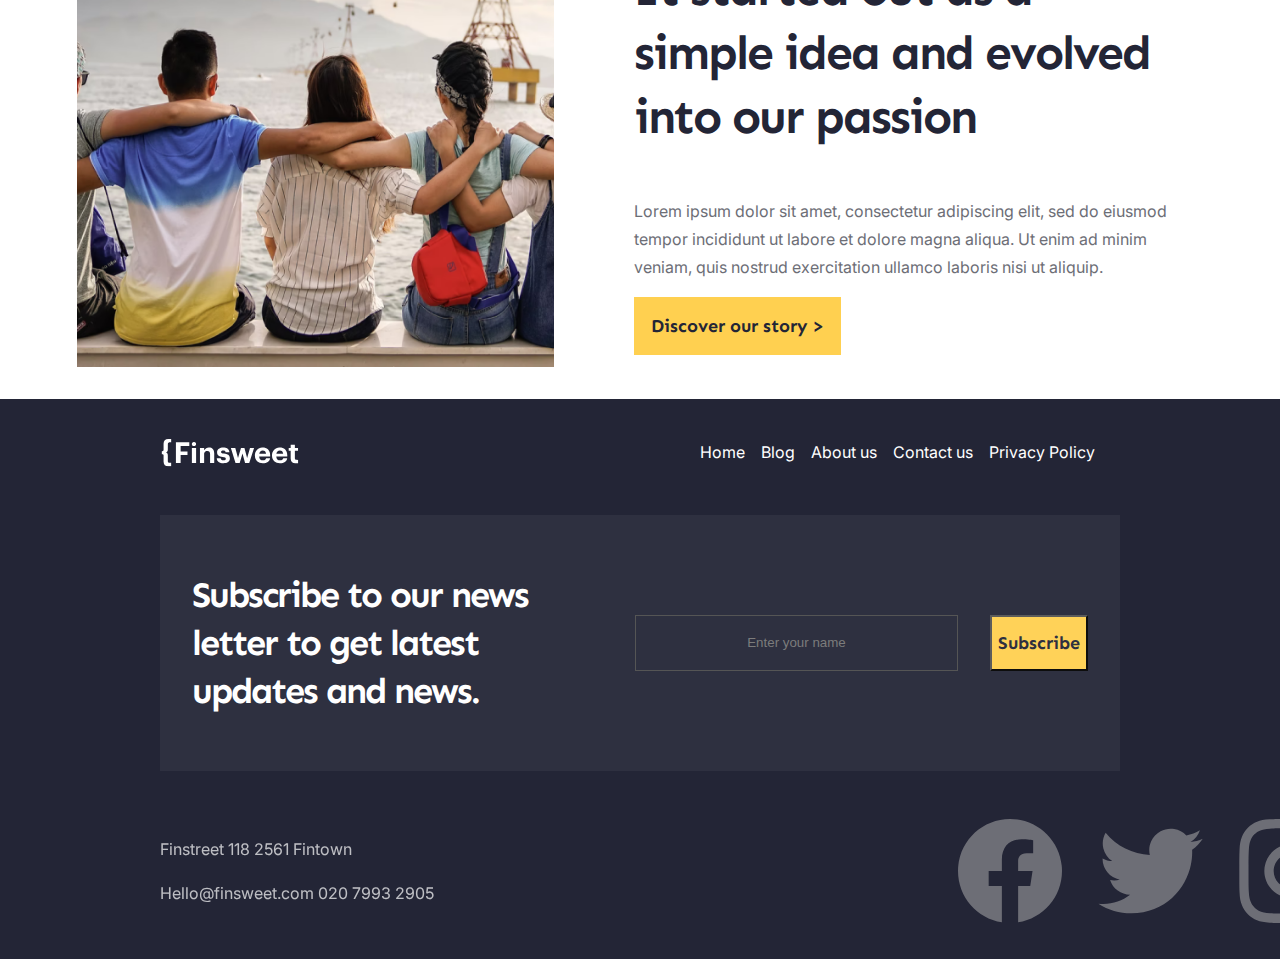
==== commit eddde47c: "ajout de la section why we started" ====
--- a/index.html
+++ b/index.html
@@ -92,11 +92,36 @@
     <section class="categoryHome">
     <h2>Choose A Catagory</h2>
     <div class="grid-category">
-        <div class="grid grid1"></div>
-        <div class="grid grid2"></div>
-        <div class="grid grid3"></div>
-        <div class="grid grid4"></div>
+        <div class="grid grid1">
+            <img src="img/Icon.svg" alt="">
+            <h1>Business</h1>
+            <p>Lorem ipsum dolor sit amet, consectetuer adipiscing elit.</p>
+        </div>
+        <div class="grid grid2">
+            <img src="img/shuttle.svg" alt="">
+            <h1>Startup</h1>
+            <p>Lorem ipsum dolor sit amet, consectetuer adipiscing elit.</p>
+        </div>
+        <div class="grid grid3">
+            <img src="img/economy (1).svg" alt="">
+            <h1>Economy</h1>
+            <p>Lorem ipsum dolor sit amet, consectetuer adipiscing elit.</p>
+        </div>
+        <div class="grid grid4">
+            <img src="img/cyborg.svg" alt="">
+            <h1>Technology</h1>
+            <p>Lorem ipsum dolor sit amet, consectetuer adipiscing elit.</p>
+        </div>
     </div>
+    </section>
+    <section class="started">
+        <img src="img/ensemble.png" alt="">
+        <div class="texte-started">
+            <p class="content">Why we started </p>
+            <h1>It started out as a simple idea and evolved into our passion</h1>
+            <p class="texte">Lorem ipsum dolor sit amet, consectetur adipiscing elit, sed do eiusmod tempor incididunt ut labore et dolore magna aliqua. Ut enim ad minim veniam, quis nostrud exercitation ullamco laboris nisi ut aliquip.</p>
+            <button>Discover our story ></button>
+        </div>
     </section>
 
     <footer>
--- a/style.css
+++ b/style.css
@@ -608,8 +608,116 @@
     justify-content: center;
 }
 .grid {
-    border: #FFD050 solid 1px;
+    border: 1px solid var(--Medium-grey, #d0d2da);
+
     width: 16.1rem;
 height: 14.25rem;
 flex-shrink: 0;
+display: flex;
+flex-direction: column;
+align-items: start;
+justify-content: center;
+}
+.grid img {
+    padding-top: 2rem;
+    padding-left: 1.5rem;
+}
+.grid h1 {
+    color: var(--Black, #232536);
+
+/* Heading H3 */
+font-family: Sen;
+font-size: 1.75rem;
+font-style: normal;
+font-weight: 700;
+line-height: 2.5rem; /* 142.857% */
+letter-spacing: -0.0625rem;
+padding-left: 1.5rem;
+}
+.grid p {
+    width: 14.5rem;
+    color: var(--Medium-grey, #6D6E76);
+
+/* Body 1 */
+font-family: Inter;
+font-size: 1rem;
+font-style: normal;
+font-weight: 400;
+line-height: 1.75rem; /* 175% */
+padding-left: 1.5rem;
+margin-top: -1rem
+}
+.grid2 {
+    background: #FFD050;
+    border: #FFD050 solid 1px;
+}
+.started {
+    
+    width: 88%;
+    margin: 0 auto;
+    margin-top: 8rem;
+    display: flex;
+}
+.started img {
+    width: 50.3125rem;
+    height: 40.0625rem;
+}
+.texte-started {
+    width: 40.125rem;
+height: 32.5rem;
+flex-shrink: 0;
+background: var(--Light, #FFF);
+position: relative;
+top: 8rem;
+right: 20.5rem;
+display: flex;
+flex-direction: column;
+justify-content: center;
+align-items: start;
+padding: 5rem;
+}
+.texte-started .content {
+    color: #232536;
+
+/* Cap 1 */
+font-family: Inter;
+font-size: 1rem;
+font-style: normal;
+font-weight: 600;
+line-height: 1.25rem; /* 125% */
+letter-spacing: 0.1875rem;
+text-transform: uppercase;
+}
+.texte-started h1 {
+    width: 34.125rem;
+    color: var(--Black, #232536);
+
+/* Heading H1 */
+font-family: Sen;
+font-size: 3rem;
+font-style: normal;
+font-weight: 700;
+line-height: 4rem; /* 133.333% */
+letter-spacing: -0.125rem;
+}
+.texte-started .texte {
+    width: 34.125rem;
+    color: var(--Medium-grey, #6D6E76);
+
+/* Body 1 */
+font-family: Inter;
+font-size: 1rem;
+font-style: normal;
+font-weight: 400;
+line-height: 1.75rem; /* 175% */
+}
+.texte-started button {
+    border: #FFD050 solid 1px;
+    padding: 1rem;
+    color: var(--Black, #232536);
+font-family: Sen;
+font-size: 1.125rem;
+font-style: normal;
+font-weight: 700;
+line-height: 1.5rem; /* 133.333% */
 }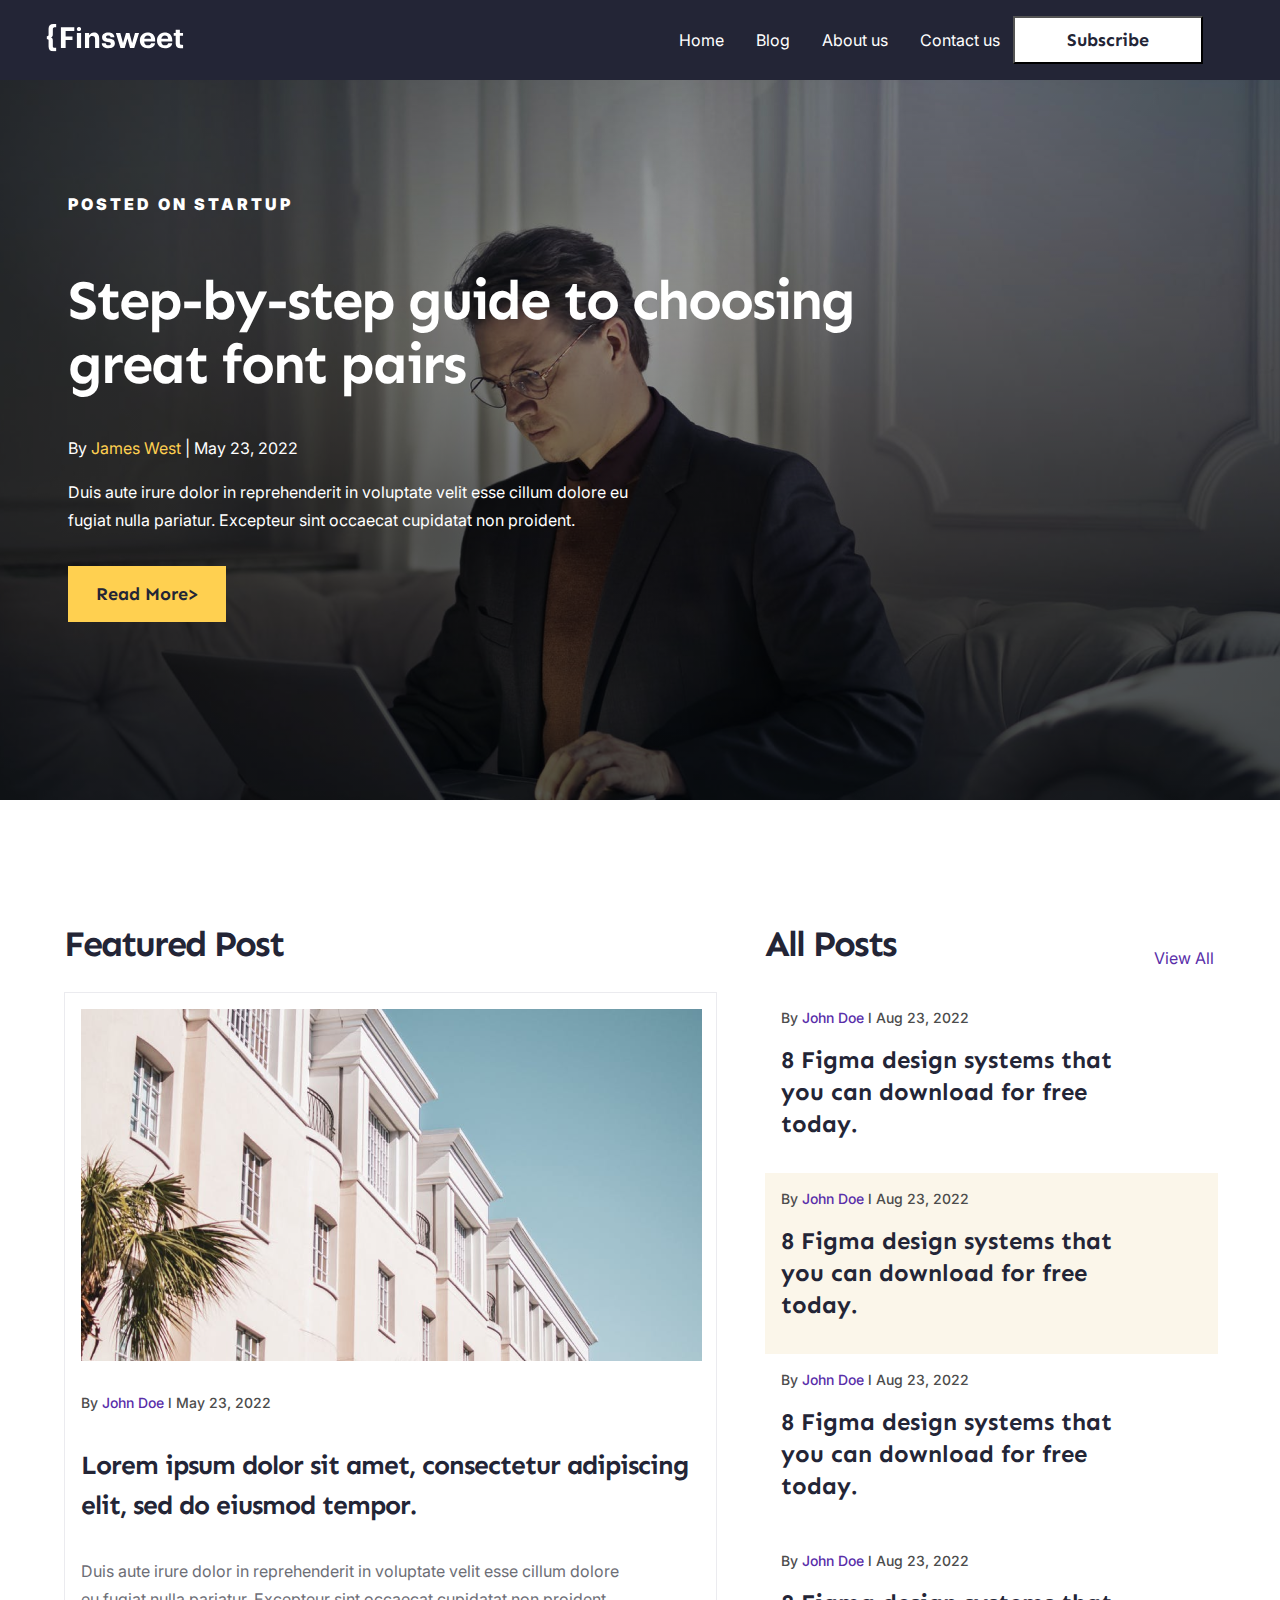
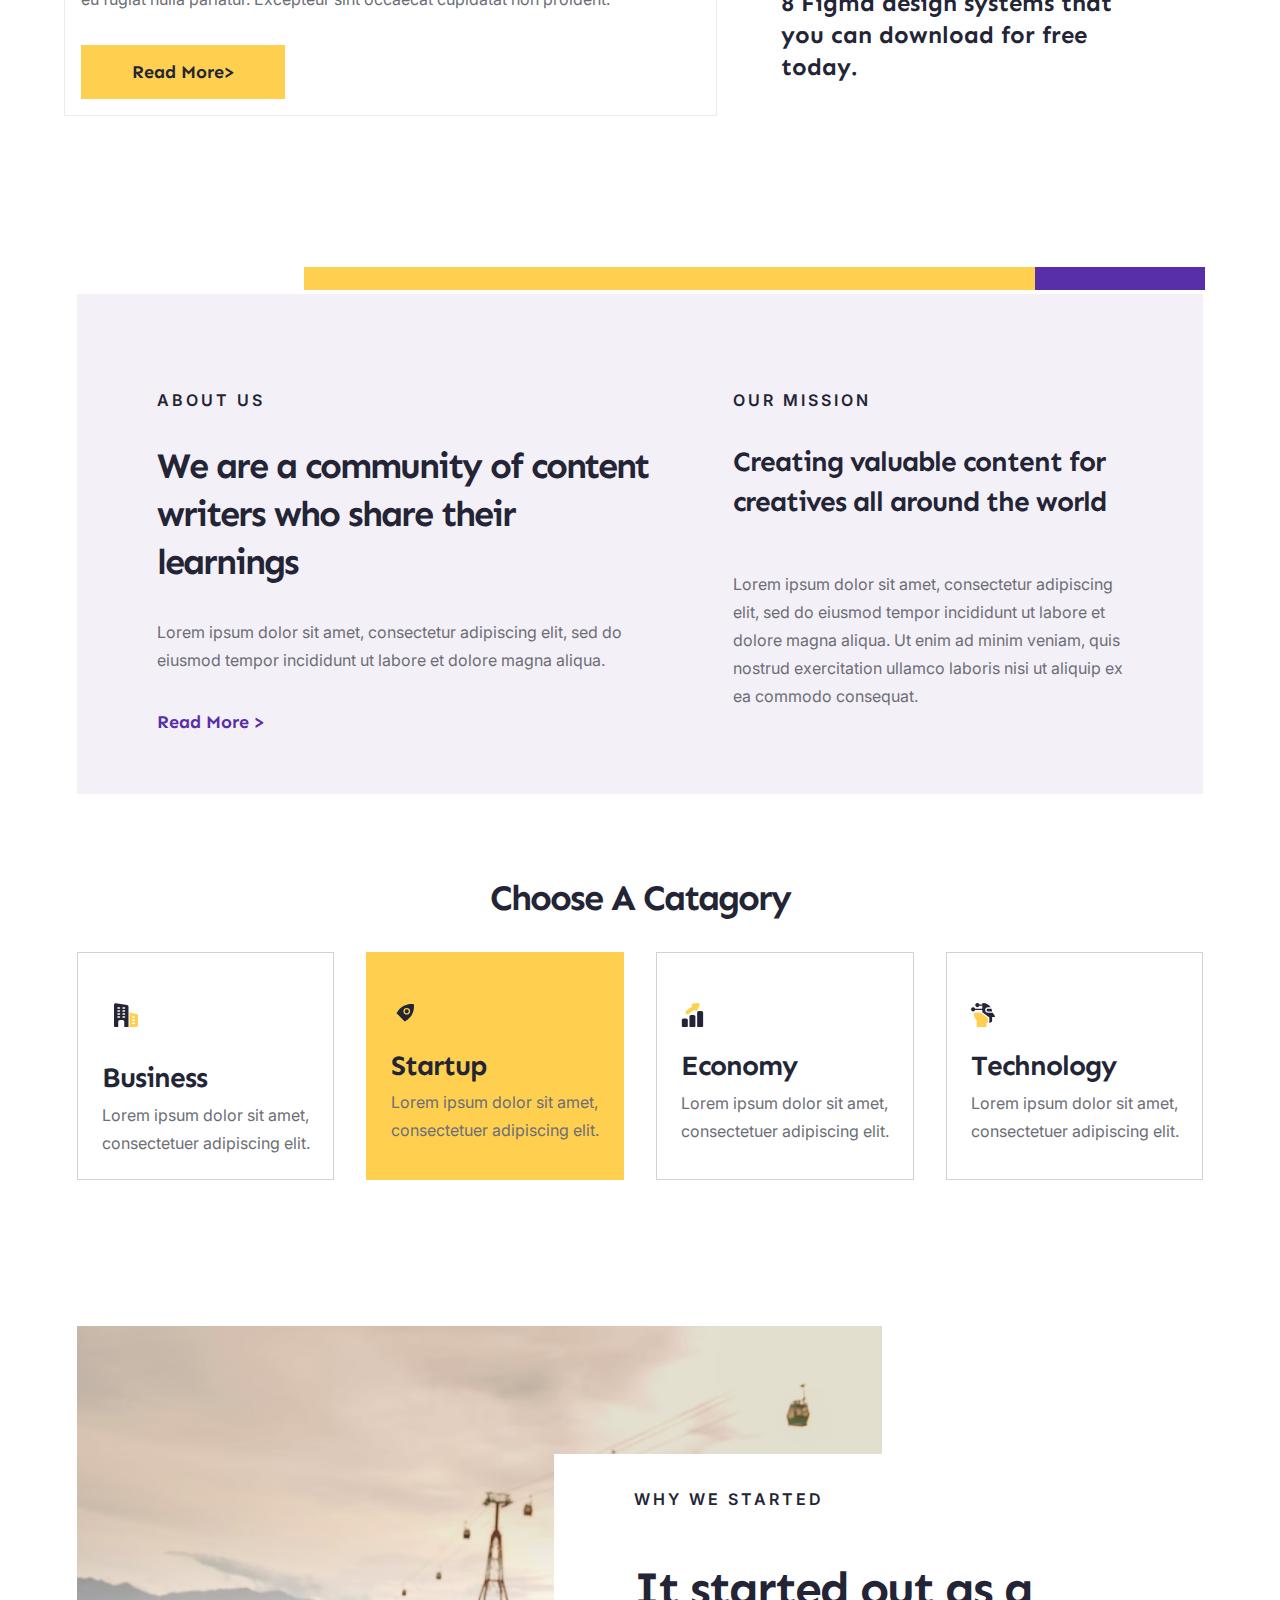
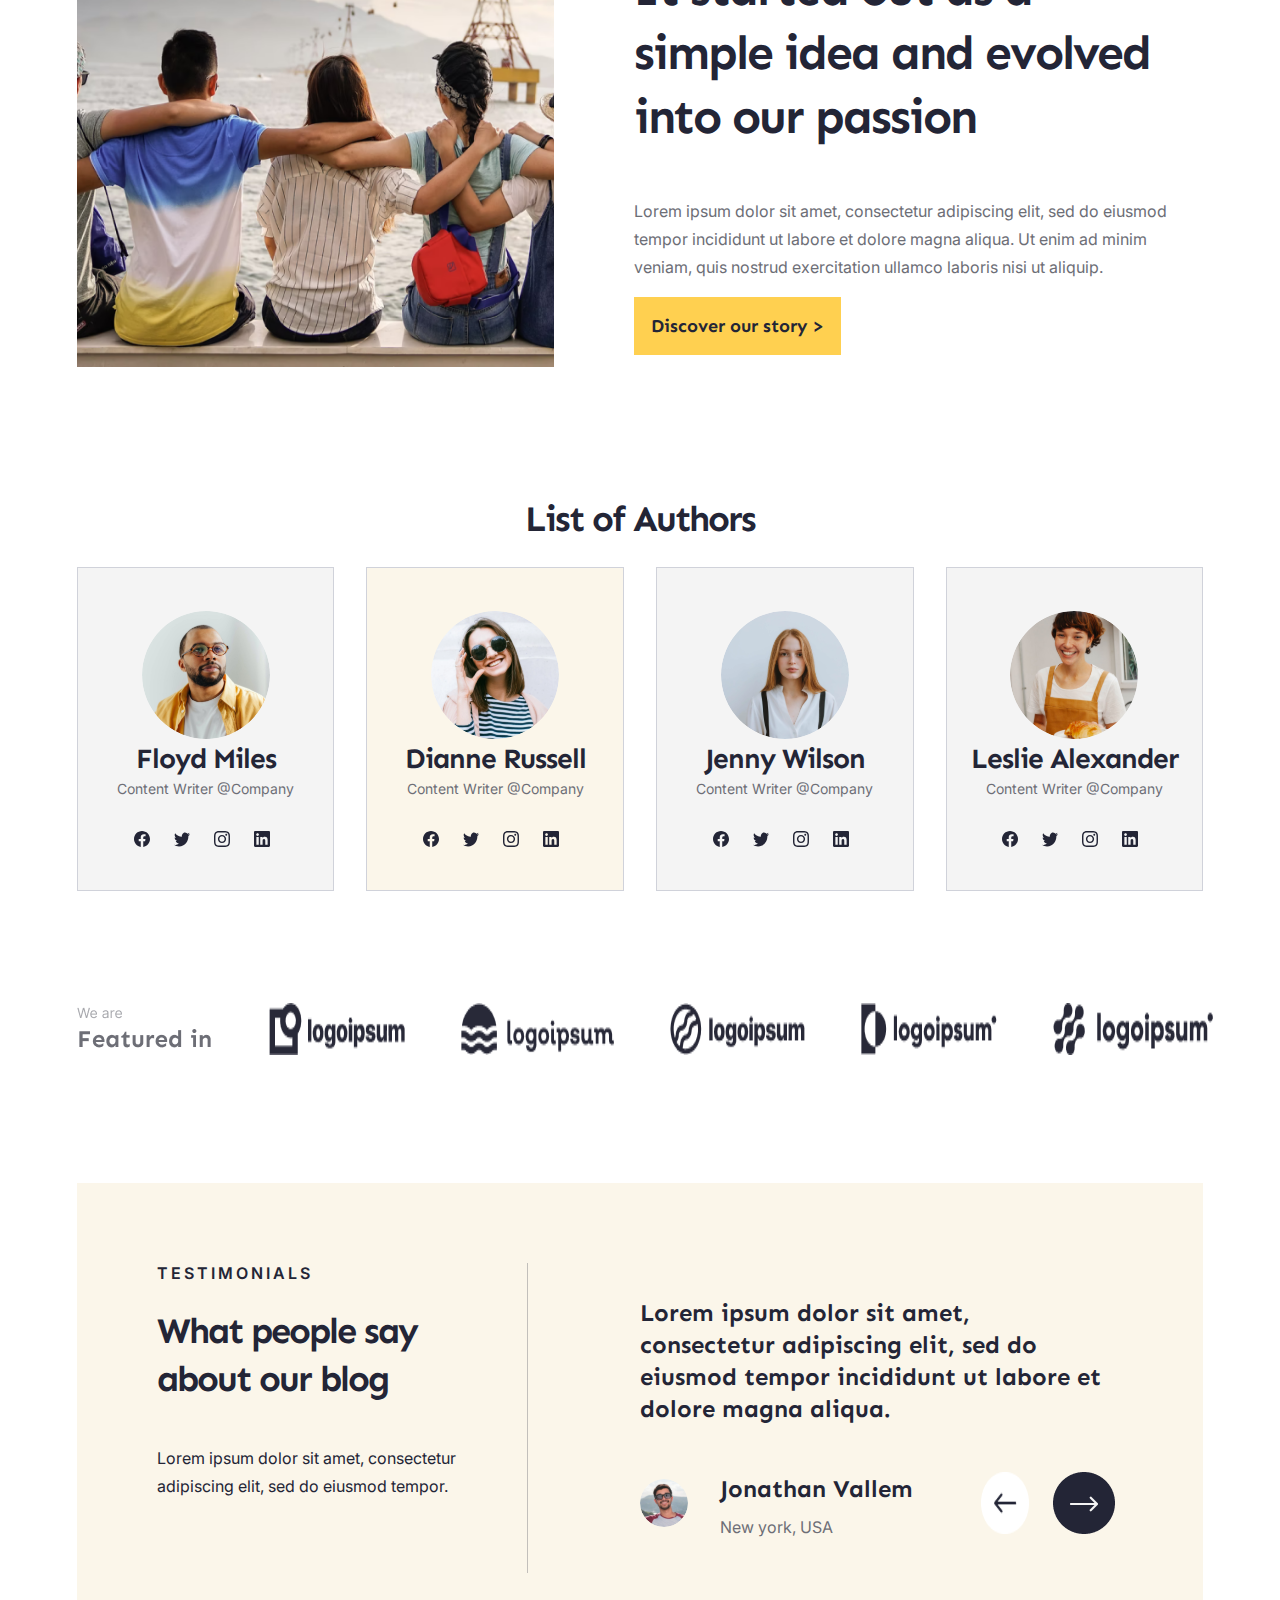
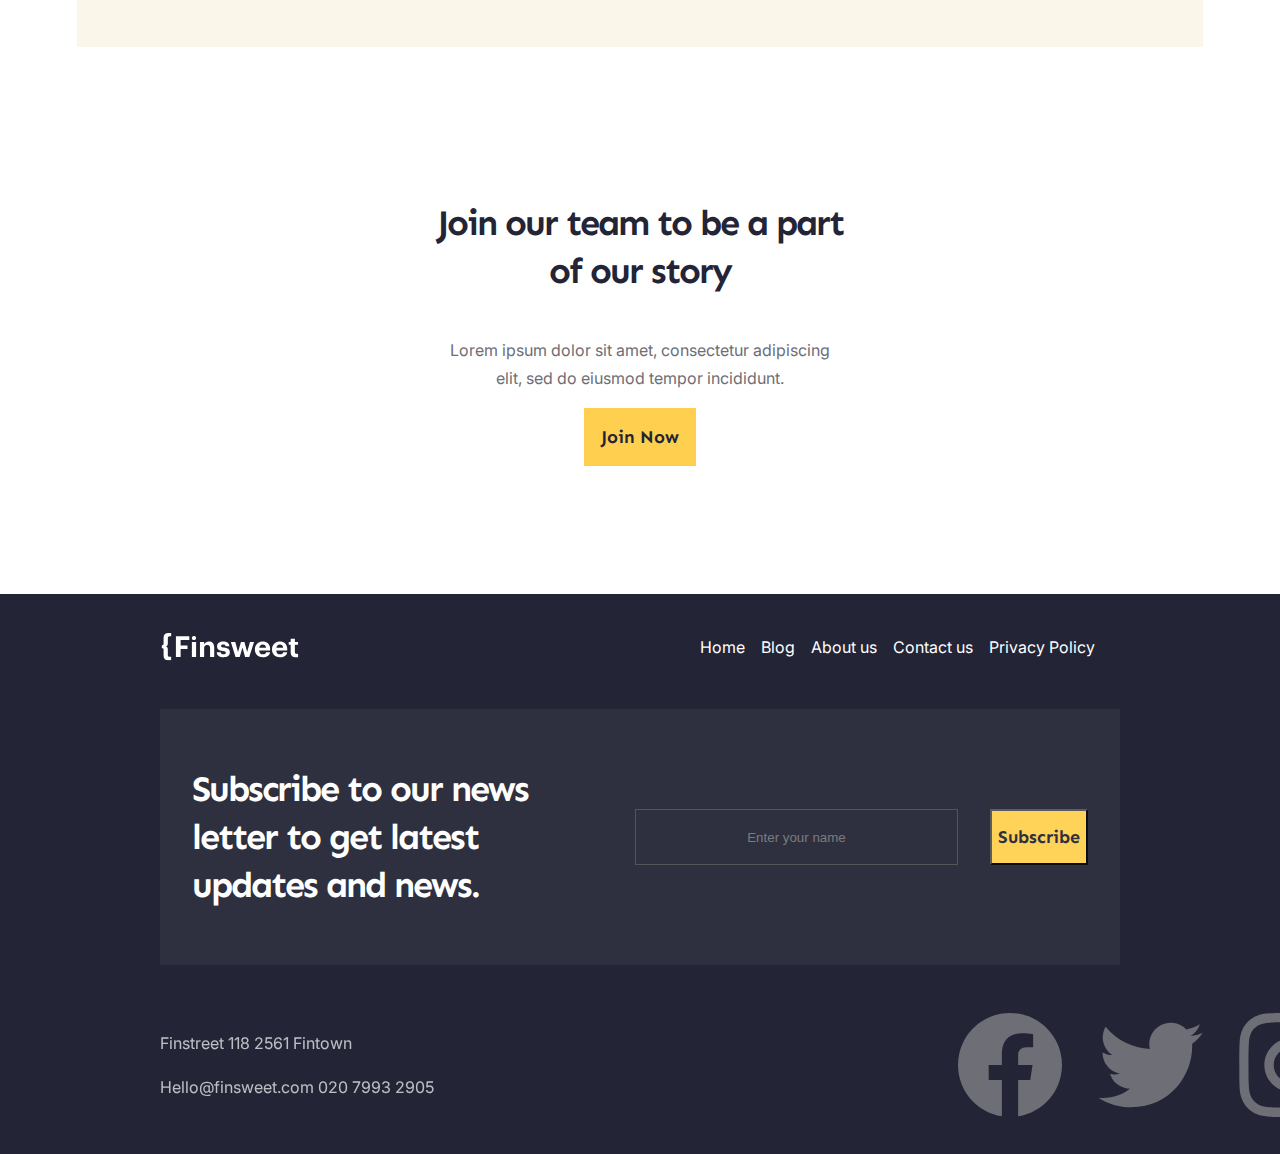
==== commit a51617e2: "ajout de la section des auteurs" ====
--- a/index.html
+++ b/index.html
@@ -123,6 +123,99 @@
             <button>Discover our story ></button>
         </div>
     </section>
+    <section class="authors">
+        <h1>List of Authors</h1> 
+        <div class="grid-category">
+            <div class="grid profile profile1">
+                <div class="img"></div>
+                <div class="name">Floyd Miles</div>
+                <div class="job">Content Writer @Company</div>
+                <div class="social-media">
+                    <img src="img/facebook.svg" alt="">
+                    <img src="img/twitter.svg" alt="">
+                    <img src="img/instagram.svg" alt="">
+                    <img src="img/linkedin.svg" alt="">
+                </div>
+            </div>
+            <div class="grid profile profile1 profile2">
+                <div class="img"></div>
+                <div class="name">Dianne Russell</div>
+                <div class="job">Content Writer @Company</div>
+                <div class="social-media">
+                    <img src="img/facebook.svg" alt="">
+                    <img src="img/twitter.svg" alt="">
+                    <img src="img/instagram.svg" alt="">
+                    <img src="img/linkedin.svg" alt="">
+                </div>
+            </div>
+            <div class="grid profile profile1 profile3">
+                <div class="img"></div>
+                <div class="name">Jenny Wilson</div>
+                <div class="job">Content Writer @Company</div>
+                <div class="social-media">
+                    <img src="img/facebook.svg" alt="">
+                    <img src="img/twitter.svg" alt="">
+                    <img src="img/instagram.svg" alt="">
+                    <img src="img/linkedin.svg" alt="">
+                </div>
+            </div>
+            <div class="grid profile profile1 profile4">
+                <div class="img"></div>
+                <div class="name">Leslie Alexander</div>
+                <div class="job">Content Writer @Company</div>
+                <div class="social-media">
+                    <img src="img/facebook.svg" alt="">
+                    <img src="img/twitter.svg" alt="">
+                    <img src="img/instagram.svg" alt="">
+                    <img src="img/linkedin.svg" alt="">
+                </div>
+            </div>
+        </div>
+    </section>
+    <section class="weAre">
+        <div class="logos">
+          <img src="img/logo-featured.png" alt="">  
+          <img src="img/logoipsum1.png" alt=""> 
+          <img src="img/logoipsum2.png" alt=""> 
+          <img src="img/logoipsum3.png" alt=""> 
+          <img src="img/logoipsum4.png" alt=""> 
+          <img src="img/logoipsum5.png" alt=""> 
+        </div>
+    </section>
+    <section class="jonathan">
+        <div class="grida">
+            <div class="flex-a">
+              <div class="content-flex">TESTIMONIALs</div> 
+              <h1>What people say about our blog</h1> 
+              <p>Lorem ipsum dolor sit amet, consectetur adipiscing elit, sed do eiusmod tempor.</p>
+            </div>
+        </div>
+        <div class="gridb">
+
+        </div>
+        <div class="gridc">
+            <p>Lorem ipsum dolor sit amet, consectetur adipiscing elit, sed do eiusmod tempor incididunt ut labore et dolore magna aliqua.</p>
+            <div class="jonathan-profile">
+               <div class="vallem">
+                <img src="img/Profilepicture.svg" alt="">
+                <div class="name">
+                    <p class="nom">Jonathan Vallem</p>
+                    <p class="adresse">New york, USA</p>
+                </div>
+
+               </div> 
+               <div class="direction">
+                <img class="img1" src="img/Backbutton.png" alt="">
+                <img src="img/NextButton.png" alt="">
+               </div>
+            </div>
+        </div>
+    </section>
+    <section class="section-finale">
+        <h1>Join our team to be a part of our story</h1>
+        <p>Lorem ipsum dolor sit amet, consectetur adipiscing elit, sed do eiusmod tempor incididunt.</p>
+        <button>Join Now</button>
+    </section>
 
     <footer>
         <div class="footer1">
--- a/style.css
+++ b/style.css
@@ -720,4 +720,279 @@
 font-style: normal;
 font-weight: 700;
 line-height: 1.5rem; /* 133.333% */
+}
+.authors {
+    margin-top: 8rem;
+}
+.authors h1 {
+    color: var(--Black, #232536);
+
+/* Heading H2 */
+font-family: Sen;
+font-size: 2.25rem;
+font-style: normal;
+font-weight: 700;
+line-height: 3rem; /* 133.333% */
+letter-spacing: -0.125rem;
+text-align: center;
+}
+.authors .profile {
+    height: 20.25rem;
+}
+.authors .profile1 {
+    background: var(--Light-grey, #F4F4F4);
+    display: flex;
+    flex-direction: column;
+    justify-content: center;
+    align-items: center;
+}
+.authors .profile1 .img {
+    width: 8rem;
+height: 8rem;
+flex-shrink: 0;
+border-radius: 8rem;
+background: url(img/profil1.svg), 50% / cover no-repeat;
+}
+.authors .profile1 .name {
+    color: var(--Black, #232536);
+
+/* Heading H3 */
+font-family: Sen;
+font-size: 1.75rem;
+font-style: normal;
+font-weight: 700;
+line-height: 2.5rem; /* 142.857% */
+letter-spacing: -0.0625rem;
+}
+.authors .profile1 .job {
+    width: 15rem;
+    color: var(--Medium-grey, #6D6E76);
+text-align: center;
+
+/* Body 2 */
+font-family: Inter;
+font-size: 0.875rem;
+font-style: normal;
+font-weight: 400;
+line-height: 1.25rem; /* 142.857% */
+}
+.authors .profile1 .social-media {
+    display: flex;
+    justify-content: center;
+    align-items: center;
+    gap: 0;
+    margin-right: 2rem;
+}
+.authors .profile2 .img {
+    width: 8rem;
+height: 8rem;
+flex-shrink: 0;
+border-radius: 8rem;
+background: url(img/profil2.svg), 50% / cover no-repeat;
+}
+.authors .profile2 {
+    background: var(--Light-yellow, #FBF6EA);
+}
+.authors .profile3 .img {
+    width: 8rem;
+height: 8rem;
+flex-shrink: 0;
+border-radius: 8rem;
+background: url(img/profil3.svg), 50% / cover no-repeat;
+}
+.authors .profile3 {
+    background: var(--Light-grey, #F4F4F4);
+}
+.authors .profile4 .img {
+    width: 8rem;
+height: 8rem;
+flex-shrink: 0;
+border-radius: 8rem;
+background: url(img/profil4.svg), 50% / cover no-repeat;
+}
+.weAre {
+    width: 88%;
+    margin: 0 auto;
+    margin-top: 7rem;
+    display: flex;
+    flex-direction: column;
+    gap: 0;
+}
+.logos {
+    display: flex;
+    gap: 3.5rem;
+}
+.jonathan {
+    width: 88%;
+    height: 29rem;
+    margin: 0 auto;
+    margin-top: 8rem;
+    background: var(--Light-yellow, #FBF6EA);
+    display: grid;
+    grid-template-columns: 40% 10% 50%;
+}
+.flex-a {
+    display: flex;
+    flex-direction: column;
+    align-items: start;
+    justify-content: center;
+    padding: 5rem 5rem;
+}
+.flex-a .content-flex {
+    color: var(--Black, #232536);
+
+/* Cap 1 */
+font-family: Inter;
+font-size: 1rem;
+font-style: normal;
+font-weight: 600;
+line-height: 1.25rem; /* 125% */
+letter-spacing: 0.1875rem;
+text-transform: uppercase;
+
+}
+.flex-a h1 {
+    width: 21.5625rem;
+    color: var(--Black, #232536);
+
+/* Heading H2 */
+font-family: Sen;
+font-size: 2.25rem;
+font-style: normal;
+font-weight: 700;
+line-height: 3rem; /* 133.333% */
+letter-spacing: -0.125rem;
+}
+.flex-a p {
+    width: 21.8125rem;
+    color: var(--Black, #232536);
+
+/* Body 1 */
+font-family: Inter;
+font-size: 1rem;
+font-style: normal;
+font-weight: 400;
+line-height: 1.75rem; /* 175% */  
+}
+.gridb {
+    width: 0.0625rem;
+height: 19.375rem;
+opacity: 0.4;
+background: #6D6E76;
+display: flex;
+justify-content: center;
+align-items: center;
+text-align: center;
+margin-top: 5rem;
+margin-right: 5rem;
+}
+.gridc {
+    display: flex;
+    flex-direction: column;
+    justify-content: center;
+    align-items: start;
+}
+.gridc p {
+    width: 29.3125rem;
+    color: var(--Black, #232536);
+
+/* Heading H4 */
+font-family: Sen;
+font-size: 1.5rem;
+font-style: normal;
+font-weight: 700;
+line-height: 2rem; /* 133.333% */
+}
+.jonathan-profile {
+    display: flex;
+    justify-content: center;
+    align-items: center;
+    gap: 2rem;
+}
+.jonathan-profile .vallem img {
+    width: 3rem;
+height: 3rem;
+flex-shrink: 0;
+border-radius: 3rem;
+}
+.vallem {
+    display: flex;
+    justify-content: center;
+    align-items: center;
+    gap: 2rem;
+}
+.vallem .name .nom {
+    color: var(--Black, #232536);
+
+/* Heading H4 */
+font-family: Sen;
+font-size: 1.5rem;
+font-style: normal;
+font-weight: 700;
+line-height: 2rem; /* 133.333% */
+}
+.vallem .name .adresse {
+    color: var(--Medium-grey, #6D6E76);
+
+/* Body 1 */
+font-family: Inter;
+font-size: 1rem;
+font-style: normal;
+font-weight: 400;
+line-height: 1.75rem; /* 175% */
+margin-top: -1rem;
+}
+
+.jonathan-profile .direction {
+    display: flex;
+    margin-left: -15rem;
+    gap: 1.5rem;
+}
+.direction .img1 img {
+    width: 2rem;
+height: 2rem;
+flex-shrink: 0;
+}
+.section-finale {
+    margin-top: 8rem;
+    display: flex;
+    flex-direction: column;
+    justify-content: center;
+    align-items: center;
+    margin-bottom: 8rem;
+}
+.section-finale h1{
+    width: 25.875rem;
+    color: var(--Black, #232536);
+text-align: center;
+
+/* Heading H2 */
+font-family: Sen;
+font-size: 2.25rem;
+font-style: normal;
+font-weight: 700;
+line-height: 3rem; /* 133.333% */
+letter-spacing: -0.125rem;
+}
+.section-finale p {
+    width: 25.3125rem;
+    color: var(--Medium-grey, #6D6E76);
+text-align: center;
+
+/* Body 1 */
+font-family: Inter;
+font-size: 1rem;
+font-style: normal;
+font-weight: 400;
+line-height: 1.75rem; /* 175% */
+}
+.section-finale button {
+    border: #FFD050 solid 1px;
+    padding: 1rem;
+    color: var(--Black, #232536);
+font-family: Sen;
+font-size: 1.125rem;
+font-style: normal;
+font-weight: 700;
+line-height: 1.5rem; /* 133.333% */
 }